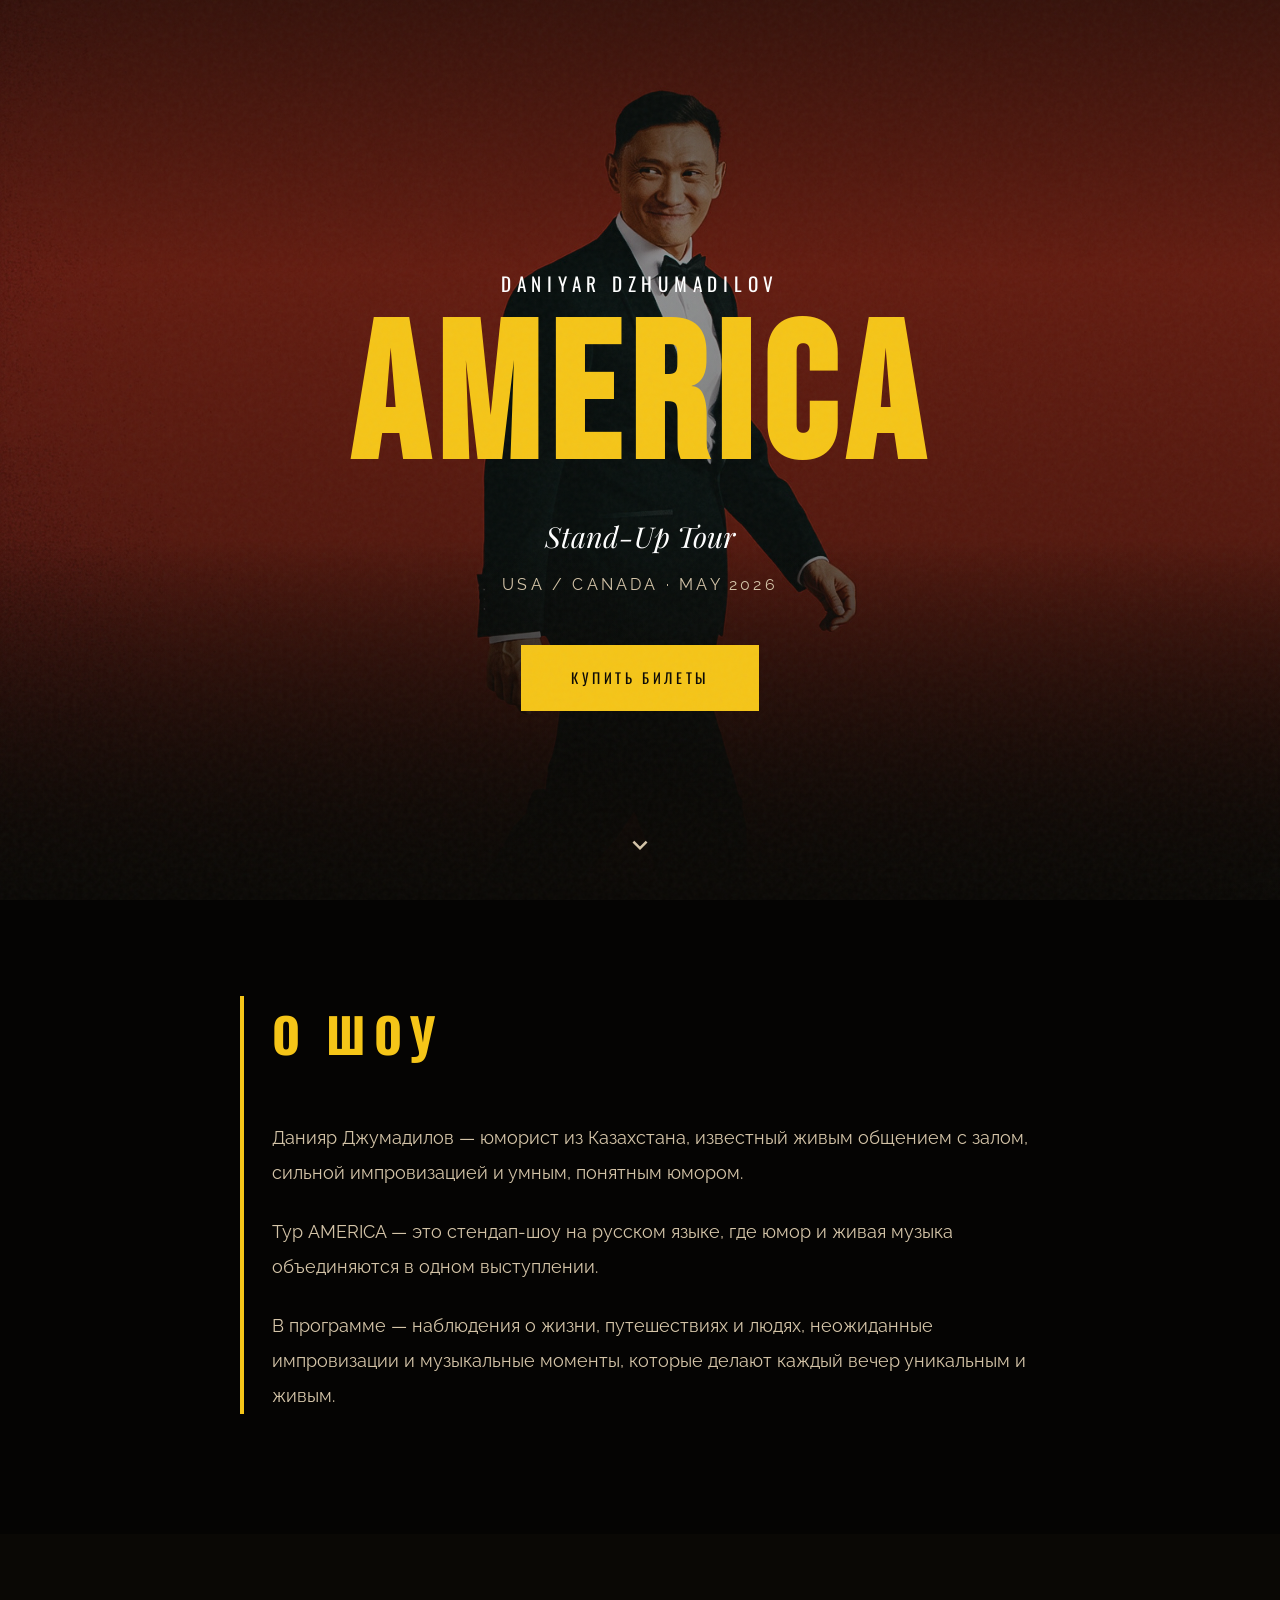
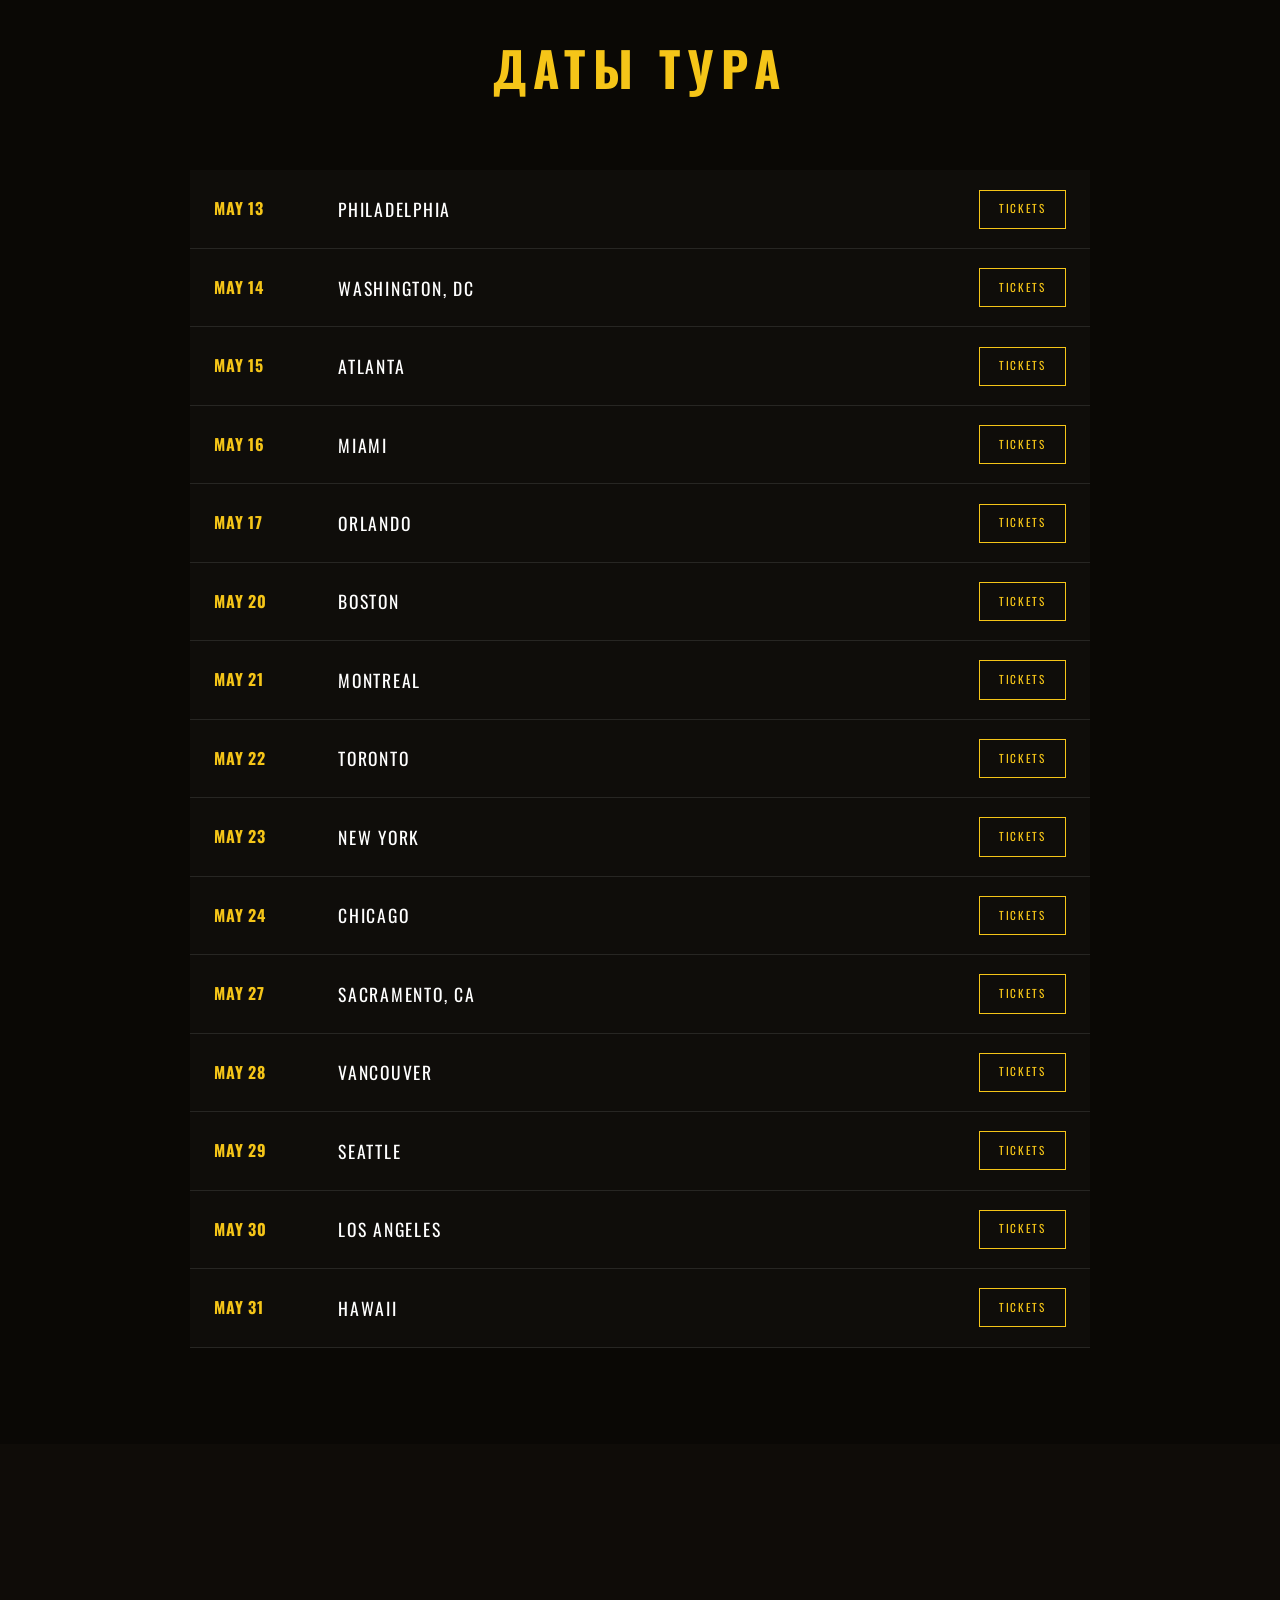
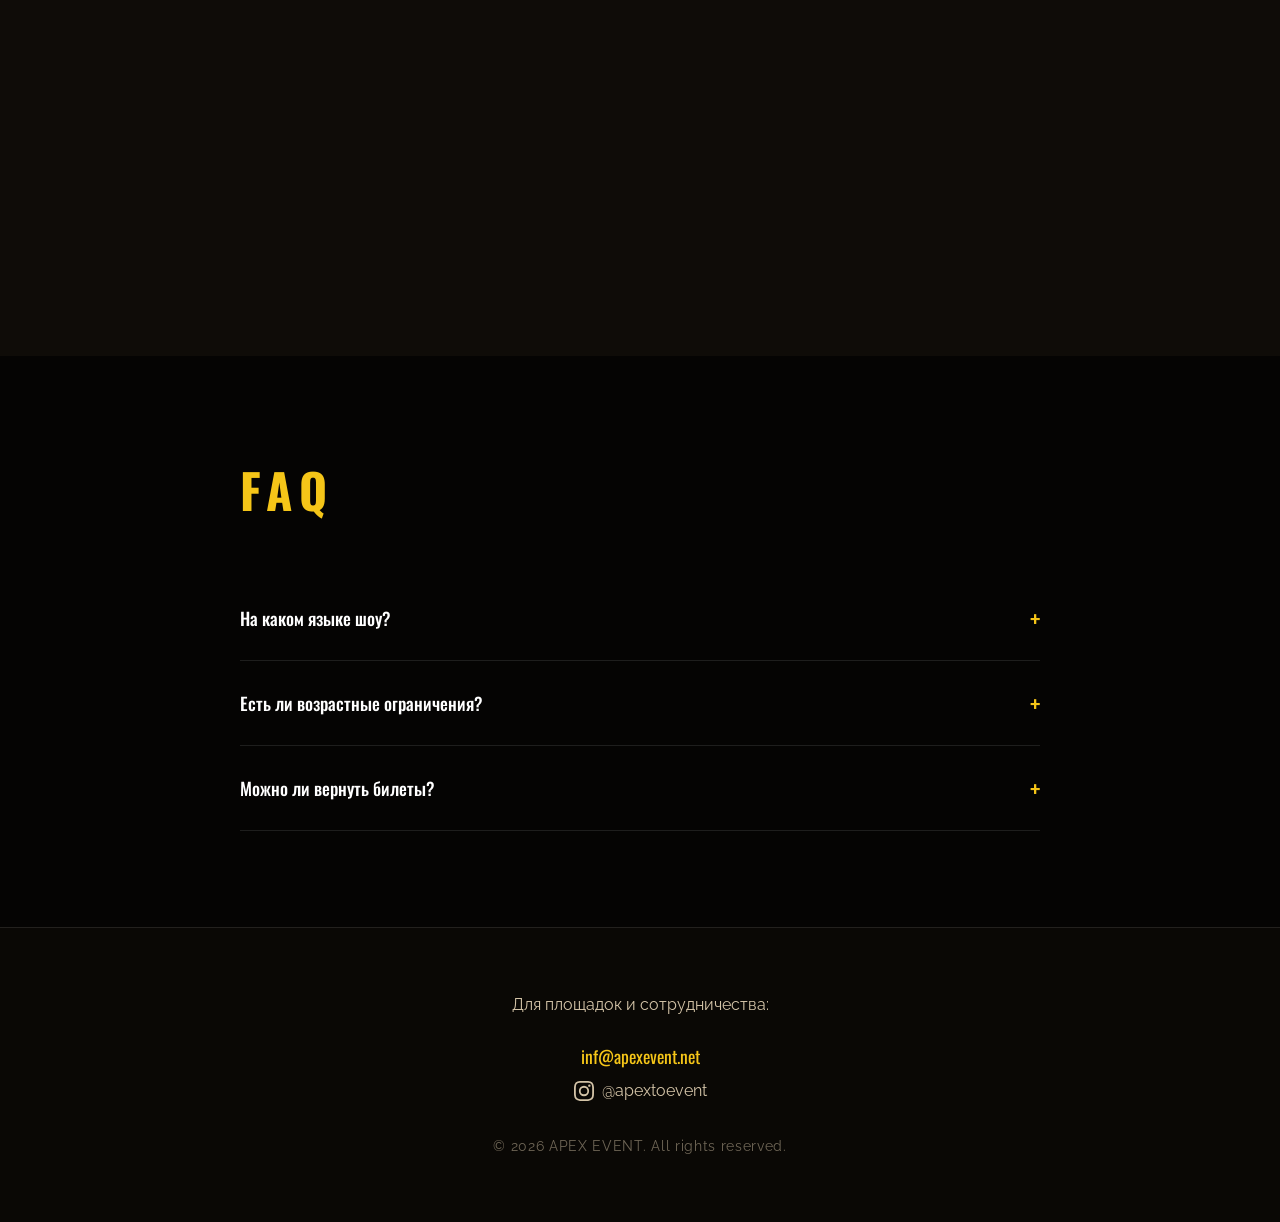
==== index.html @ 67b76b3d "files" ====
<!DOCTYPE html>
<html lang="ru">
<head>
    <meta charset="UTF-8">
    <meta name="viewport" content="width=device-width, initial-scale=1.0">
    <title>Daniyar Dzhumadilov — AMERICA Stand-Up Tour 2026 | USA & Canada</title>
    <meta name="description" content="Стендап-тур Данияра Джумадилова AMERICA по городам США и Канады. Май 2026. Шоу на русском языке. Купить билеты.">
    <meta property="og:title" content="Daniyar Dzhumadilov - AMERICA Tour 2026">
    <meta property="og:description" content="Stand-Up Tour · USA / Canada · May 2026">
    <meta property="og:type" content="website">
    <meta property="og:url" content="https://dzhumadilov.com">
    <link rel="icon" href="fav.png" type="image/png">
    <link rel="preconnect" href="https://fonts.googleapis.com">
    <link rel="preconnect" href="https://fonts.gstatic.com" crossorigin>
    <link href="https://fonts.googleapis.com/css2?family=Bebas+Neue&family=Oswald:wght@400;500;700&family=Playfair+Display:ital,wght@0,400;1,400&family=Raleway:wght@300;400;500;600&display=swap" rel="stylesheet">
    <link rel="stylesheet" type="text/css" href="style.css">
</head>
<body>
    <!-- Sticky Header -->
    <header class="header" id="header">
        <div class="header-left">
            <div class="header-logo">Daniyar Dzhumadilov <span>— AMERICA</span></div>
            <div class="lang-switcher">
                <button class="lang-btn active" data-lang="ru">RU</button>
                <span class="lang-divider">/</span>
                <button class="lang-btn" data-lang="en">EN</button>
            </div>
        </div>
        <a href="#tour-dates" class="header-btn" data-i18n="headerTickets">Билеты</a>
    </header>

    <!-- Hero Section -->
    <section class="hero" id="hero">
        <div class="hero-bg"></div>
        <div class="hero-overlay"></div>
        <div class="hero-content">
            <p class="hero-name">Daniyar Dzhumadilov</p>
            <h1 class="hero-title">AMERICA</h1>
            <p class="hero-subtitle">Stand-Up Tour</p>
            <p class="hero-info">USA / Canada · May 2026</p>
            <a href="#tour-dates" class="hero-btn" data-i18n="heroBtn">Купить билеты</a>
        </div>
        <div class="scroll-indicator">
            <svg viewBox="0 0 24 24" xmlns="http://www.w3.org/2000/svg">
                <path d="M7.41 8.59L12 13.17l4.59-4.58L18 10l-6 6-6-6 1.41-1.41z"/>
            </svg>
        </div>
    </section>

    <!-- About Section -->
    <section class="about" id="about">
        <div class="about-container">
            <div class="about-decoration"></div>
            <h2 class="section-title" data-i18n="aboutTitle">О ШОУ</h2>
            <div class="about-text">
                <p data-i18n="aboutText1">Данияр Джумадилов — юморист из Казахстана, известный живым общением с залом, сильной импровизацией и умным, понятным юмором.</p>
                <p data-i18n="aboutText2">Тур AMERICA — это стендап-шоу на русском языке, где юмор и живая музыка объединяются в одном выступлении.</p>
                <p data-i18n="aboutText3">В программе — наблюдения о жизни, путешествиях и людях, неожиданные импровизации и музыкальные моменты, которые делают каждый вечер уникальным и живым.</p>
            </div>
        </div>
    </section>

    <!-- Tour Dates Section -->
    <section class="tour-dates" id="tour-dates">
        <h2 class="section-title tour-dates-title" data-i18n="tourDatesTitle">ДАТЫ ТУРА</h2>
        <div class="dates-list">
            <div class="date-item">
                <span class="date-day">MAY 13</span>
                <span class="date-city">Philadelphia</span>
                <a href="https://eventcartel.com/ru/events/concert/daniyar-dzhumadilov-stand-up-2-philadelphia-PA-jcc-kleinlife-tickets-13720?template=event_published" class="date-btn" data-i18n="ticketsBtn" target="blank">Tickets</a>
            </div>
            <div class="date-item">
                <span class="date-day">MAY 14</span>
                <span class="date-city">Washington, DC</span>
                <a href="https://eventcartel.com/events/concert/daniyar-dzhumadilov-stand-up-2-arlington-WA-arlington-cinema-drafthouse-tickets-13714?promo=6bed5f4767cb6b56b32fb8bf01907b01" class="date-btn" data-i18n="ticketsBtn" target="blank">Tickets</a>
            </div>
            <div class="date-item">
                <span class="date-day">MAY 15</span>
                <span class="date-city">Atlanta</span>
                <a href="#" class="date-btn" data-i18n="ticketsBtn">Tickets</a>
            </div>
            <div class="date-item">
                <span class="date-day">MAY 16</span>
                <span class="date-city">Miami</span>
                <a href="https://eventcartel.com/events/concert/daniyar-dzhumadilov-stand-up-miami-FL-hollywood-performing-arts-center-tickets-13708?promo=7bdb42758cd91d6f6fe4f7f69ea3a075" target="blank" class="date-btn" data-i18n="ticketsBtn">Tickets</a>
            </div>
            <div class="date-item">
                <span class="date-day">MAY 17</span>
                <span class="date-city">Orlando</span>
                <a href="https://eventcartel.com/events/concert/daniyar-dzhumadilov-stand-up-orlando-FL-sak-comedy-lab-tickets-13709?promo=fe666b92c27953b9f8eb84f32b3b57ff" target="blank" class="date-btn" data-i18n="ticketsBtn">Tickets</a>
            </div>
            <div class="date-item">
                <span class="date-day">MAY 20</span>
                <span class="date-city">Boston</span>
                <a href="https://eventcartel.com/events/concert/daniyar-dzhumadilov-stand-up-2-cambridge-MA-fitzgerald-theatre-cambridge-tickets-13710?promo=43f239369c005dec7c9f16fc3471eac9" target="blank" class="date-btn" data-i18n="ticketsBtn">Tickets</a>
            </div>
            <div class="date-item">
                <span class="date-day">MAY 21</span>
                <span class="date-city">Montreal</span>
                <a href="#" class="date-btn" data-i18n="ticketsBtn">Tickets</a>
            </div>
            <div class="date-item">
                <span class="date-day">MAY 22</span>
                <span class="date-city">Toronto</span>
                <a href="https://eventcartel.com/events/concert/daniyar-dzhumadilov-2-toronto-ON-the-leah-posluns-theatre-tickets-13703?promo=ca057386f8cbb9feb11b1e338263a2ec" target="blank" class="date-btn" data-i18n="ticketsBtn">Tickets</a>
            </div>
            <div class="date-item">
                <span class="date-day">MAY 23</span>
                <span class="date-city">New York</span>
                <a href="https://eventcartel.com/events/concert/daniyar-dzhumadilov-stand-up-2-new-york-NY-sva-theatre-tickets-13711?promo=c927bf31f946ed42ba6af95ab2ffbcde" target="blank" class="date-btn" data-i18n="ticketsBtn">Tickets</a>
            </div>
            <div class="date-item">
                <span class="date-day">MAY 24</span>
                <span class="date-city">Chicago</span>
                <a href="https://tickets.thedentheatre.com/event/danyar-zhumadilov-america-tour-2026-russian-stan-7l6za0" target="blank" class="date-btn" data-i18n="ticketsBtn">Tickets</a>
            </div>
            <div class="date-item">
                <span class="date-day">MAY 27</span>
                <span class="date-city">Sacramento, CA</span>
                <a href="#" class="date-btn" data-i18n="ticketsBtn">Tickets</a>
            </div>
            <div class="date-item">
                <span class="date-day">MAY 28</span>
                <span class="date-city">Vancouver</span>
                <a href="https://eventcartel.com/events/concert/daniyar-dzhumadilov-2-vancouver-BC-burnaby-hall-tickets-13715?promo=61c4652d230990e5d108fb799a704e56" target="blank"  class="date-btn" data-i18n="ticketsBtn">Tickets</a>
            </div>
            <div class="date-item">
                <span class="date-day">MAY 29</span>
                <span class="date-city">Seattle</span>
                <a href="#" class="date-btn" data-i18n="ticketsBtn">Tickets</a>
            </div>
            <div class="date-item">
                <span class="date-day">MAY 30</span>
                <span class="date-city">Los Angeles</span>
                <a href="https://eventcartel.com/events/concert/daniyar-dzhumadilov-stand-up-2-los-angeles-CA-fine-arts-theatre-tickets-13712?promo=6d3b551a644659172d194f0bc2fb1b0f" class="date-btn" target="blank" data-i18n="ticketsBtn">Tickets</a>
            </div>
            <div class="date-item">
                <span class="date-day">MAY 31</span>
                <span class="date-city">Hawaii</span>
                <a href="https://eventcartel.com/events/concert/daniyar-dzhumadilov-stand-up-2-honolulu-HI-hawaiian-brians-social-club-tickets-13713?promo=35e7fab7007fbcb95bd0a8e04e775732" target="blank" class="date-btn" data-i18n="ticketsBtn">Tickets</a>
            </div>
        </div>
    </section>

    <!-- Video Section -->
    <section class="video-section" id="video">
        <div class="video-container">
            <iframe 
                src="https://www.youtube.com/embed/gCtSmUNPMY0" 
                title="Daniyar Dzhumadilov Stand-Up"
                allow="accelerometer; autoplay; clipboard-write; encrypted-media; gyroscope; picture-in-picture"
                allowfullscreen>
            </iframe>
        </div>
    </section>

    <!-- FAQ Section -->
    <section class="faq" id="faq">
        <div class="faq-container">
            <h2 class="section-title">FAQ</h2>
            <div class="faq-item">
                <button class="faq-question" data-i18n="faqQ1">На каком языке шоу?</button>
                <div class="faq-answer">
                    <p data-i18n="faqA1">Шоу проходит на русском языке.</p>
                </div>
            </div>
            <div class="faq-item">
                <button class="faq-question" data-i18n="faqQ2">Есть ли возрастные ограничения?</button>
                <div class="faq-answer">
                    <p data-i18n="faqA2">Да, 18+.</p>
                </div>
            </div>
            <div class="faq-item">
                <button class="faq-question" data-i18n="faqQ3">Можно ли вернуть билеты?</button>
                <div class="faq-answer">
                    <p data-i18n="faqA3">Билеты не подлежат возврату. Tickets are non-refundable. All sales are final.</p>
                </div>
            </div>
        </div>
    </section>

    <!-- Footer -->
    <footer class="footer" id="contact">
        <p class="footer-text" data-i18n="footerText">Для площадок и сотрудничества:</p>
        <a href="mailto:inf@apexevent.net" class="footer-email">inf@apexevent.net</a>
        <a href="https://instagram.com/apextoevent" target="_blank" class="footer-instagram">
            <svg viewBox="0 0 24 24" xmlns="http://www.w3.org/2000/svg">
                <path d="M12 2.163c3.204 0 3.584.012 4.85.07 3.252.148 4.771 1.691 4.919 4.919.058 1.265.069 1.645.069 4.849 0 3.205-.012 3.584-.069 4.849-.149 3.225-1.664 4.771-4.919 4.919-1.266.058-1.644.07-4.85.07-3.204 0-3.584-.012-4.849-.07-3.26-.149-4.771-1.699-4.919-4.92-.058-1.265-.07-1.644-.07-4.849 0-3.204.013-3.583.07-4.849.149-3.227 1.664-4.771 4.919-4.919 1.266-.057 1.645-.069 4.849-.069zM12 0C8.741 0 8.333.014 7.053.072 2.695.272.273 2.69.073 7.052.014 8.333 0 8.741 0 12c0 3.259.014 3.668.072 4.948.2 4.358 2.618 6.78 6.98 6.98C8.333 23.986 8.741 24 12 24c3.259 0 3.668-.014 4.948-.072 4.354-.2 6.782-2.618 6.979-6.98.059-1.28.073-1.689.073-4.948 0-3.259-.014-3.667-.072-4.947-.196-4.354-2.617-6.78-6.979-6.98C15.668.014 15.259 0 12 0zm0 5.838a6.162 6.162 0 100 12.324 6.162 6.162 0 000-12.324zM12 16a4 4 0 110-8 4 4 0 010 8zm6.406-11.845a1.44 1.44 0 100 2.881 1.44 1.44 0 000-2.881z"/>
            </svg>
            @apextoevent
        </a>
        <p class="footer-copyright">© 2026 APEX EVENT. All rights reserved.</p>
    </footer>

    <script type="text/javascript" src="script.js"></script>
</body>
</html>
---- style.css ----
:root {
            --yellow: #F5C518;
            --dark-bg: #0a0805;
            --darker-bg: #050403;
            --text-white: #ffffff;
            --text-sand: #d4c4a8;
            --border-subtle: rgba(255, 255, 255, 0.1);
        }

        * {
            margin: 0;
            padding: 0;
            box-sizing: border-box;
        }

        html {
            scroll-behavior: smooth;
        }

        body {
            font-family: 'Raleway', sans-serif;
            background-color: var(--dark-bg);
            color: var(--text-white);
            line-height: 1.6;
            overflow-x: hidden;
        }

        /* Grain texture overlay */
        body::before {
            content: '';
            position: fixed;
            top: 0;
            left: 0;
            width: 100%;
            height: 100%;
            pointer-events: none;
            z-index: 1000;
            opacity: 0.04;
            background-image: url("data:image/svg+xml,%3Csvg viewBox='0 0 200 200' xmlns='http://www.w3.org/2000/svg'%3E%3Cfilter id='noiseFilter'%3E%3CfeTurbulence type='fractalNoise' baseFrequency='0.9' numOctaves='4' stitchTiles='stitch'/%3E%3C/filter%3E%3Crect width='100%25' height='100%25' filter='url(%23noiseFilter)'/%3E%3C/svg%3E");
        }

        /* Sticky Header */
        .header {
            position: fixed;
            top: 0;
            left: 0;
            width: 100%;
            padding: 1rem 2rem;
            background: rgba(10, 8, 5, 0.95);
            backdrop-filter: blur(10px);
            z-index: 100;
            display: flex;
            justify-content: space-between;
            align-items: center;
            border-bottom: 1px solid var(--border-subtle);
            transform: translateY(-100%);
            transition: transform 0.3s ease;
        }

        .header.visible {
            transform: translateY(0);
        }

        .header-left {
            display: flex;
            align-items: center;
            gap: 1.5rem;
        }

        .header-logo {
            font-family: 'Oswald', sans-serif;
            font-size: 0.9rem;
            letter-spacing: 0.2em;
            text-transform: uppercase;
            color: var(--text-white);
        }

        .header-logo span {
            color: var(--yellow);
        }

        .lang-switcher {
            display: flex;
            align-items: center;
            gap: 0.3rem;
            font-family: 'Oswald', sans-serif;
            font-size: 0.75rem;
            letter-spacing: 0.1em;
        }

        .lang-btn {
            background: none;
            border: none;
            color: rgba(255, 255, 255, 0.5);
            cursor: pointer;
            padding: 0.2rem 0.4rem;
            transition: all 0.3s ease;
            font-family: 'Oswald', sans-serif;
            font-size: 0.75rem;
            letter-spacing: 0.1em;
        }

        .lang-btn:hover {
            color: var(--text-white);
        }

        .lang-btn.active {
            color: var(--yellow);
        }

        .lang-divider {
            color: rgba(255, 255, 255, 0.3);
        }

        .header-right {
            display: flex;
            align-items: center;
            gap: 1rem;
        }

        .header-btn {
            font-family: 'Oswald', sans-serif;
            font-size: 0.75rem;
            letter-spacing: 0.15em;
            text-transform: uppercase;
            padding: 0.5rem 1.2rem;
            background: var(--yellow);
            color: var(--dark-bg);
            text-decoration: none;
            border: none;
            cursor: pointer;
            transition: all 0.3s ease;
        }

        .header-btn:hover {
            background: var(--text-white);
        }

        /* Hero Section */
        .hero {
            min-height: 100vh;
            display: flex;
            flex-direction: column;
            justify-content: center;
            align-items: center;
            position: relative;
            overflow: hidden;
        }

        .hero-bg {
            position: absolute;
            top: 0;
            left: 0;
            width: 100%;
            height: 100%;
            background-image: url('hero-bg.jpg');
            background-size: cover;
            background-position: 0% 35%;
            background-repeat: no-repeat;
            opacity: 1;
            z-index: 0;
        }

        @media (max-width: 768px) {
            .hero-bg {
                opacity: 1;
                background-position: center 20%;
            }
        }

        .hero-overlay {
            position: absolute;
            top: 0;
            left: 0;
            width: 100%;
            height: 100%;
            background: linear-gradient(180deg, 
                rgba(10, 8, 5, 0.7) 0%, 
                rgba(10, 8, 5, 0.4) 30%, 
                rgba(10, 8, 5, 0.5) 60%, 
                rgba(10, 8, 5, 0.95) 100%);
            z-index: 1;
            pointer-events: none;
        }

        .hero::after {
            content: '';
            position: absolute;
            bottom: 0;
            left: 0;
            width: 100%;
            height: 40%;
            background: linear-gradient(to top, var(--dark-bg), transparent);
            pointer-events: none;
            z-index: 2;
        }

        .hero-content {
            text-align: center;
            z-index: 3;
            padding: 2rem;
            position: relative;
        }

        .hero-name {
            font-family: 'Oswald', sans-serif;
            font-size: clamp(0.9rem, 2vw, 1.2rem);
            letter-spacing: 0.3em;
            text-transform: uppercase;
            color: var(--text-white);
            margin-bottom: 1rem;
            margin-top: 5rem;
            opacity: 0;
            transform: translateY(30px);
            animation: fadeInUp 0.8s ease forwards;
        }

        .hero-title {
            font-family: 'Bebas Neue', sans-serif;
            font-size: clamp(4rem, 15vw, 14rem);
            line-height: 0.9;
            color: var(--yellow);
            letter-spacing: 0.05em;
            margin-bottom: 1.5rem;
            opacity: 0;
            transform: translateY(30px);
            animation: fadeInUp 0.8s ease 0.15s forwards;
        }

        .hero-subtitle {
            font-family: 'Playfair Display', serif;
            font-style: italic;
            font-size: clamp(1.2rem, 3vw, 1.8rem);
            color: var(--text-white);
            margin-bottom: 0.8rem;
            opacity: 0;
            transform: translateY(30px);
            animation: fadeInUp 0.8s ease 0.3s forwards;
        }

        .hero-info {
            font-family: 'Raleway', sans-serif;
            font-size: clamp(0.85rem, 2vw, 1rem);
            letter-spacing: 0.2em;
            text-transform: uppercase;
            color: var(--text-sand);
            margin-bottom: 3rem;
            opacity: 0;
            transform: translateY(30px);
            animation: fadeInUp 0.8s ease 0.45s forwards;
        }

        .hero-btn {
            display: inline-block;
            font-family: 'Oswald', sans-serif;
            font-size: 0.9rem;
            letter-spacing: 0.25em;
            text-transform: uppercase;
            padding: 1.2rem 3rem;
            background: var(--yellow);
            color: var(--dark-bg);
            text-decoration: none;
            border: 2px solid var(--yellow);
            cursor: pointer;
            transition: all 0.3s ease;
            opacity: 0;
            transform: translateY(30px);
            animation: fadeInUp 0.8s ease 0.6s forwards;
        }

        .hero-btn:hover {
            background: transparent;
            color: var(--yellow);
        }

        .scroll-indicator {
            position: absolute;
            bottom: 2rem;
            left: 50%;
            transform: translateX(-50%);
            z-index: 3;
            animation: bounce 2s infinite;
        }

        .scroll-indicator svg {
            width: 30px;
            height: 30px;
            fill: var(--text-sand);
        }

        @keyframes fadeInUp {
            to {
                opacity: 1;
                transform: translateY(0);
            }
        }

        @keyframes bounce {
            0%, 20%, 50%, 80%, 100% {
                transform: translateX(-50%) translateY(0);
            }
            40% {
                transform: translateX(-50%) translateY(-15px);
            }
            60% {
                transform: translateX(-50%) translateY(-8px);
            }
        }

        /* Section Common Styles */
        section {
            padding: 6rem 2rem;
            position: relative;
        }

        .section-title {
            font-family: 'Oswald', sans-serif;
            font-size: clamp(2rem, 5vw, 3rem);
            letter-spacing: 0.15em;
            text-transform: uppercase;
            color: var(--yellow);
            margin-bottom: 3rem;
        }

        /* About Section */
        .about {
            background: var(--darker-bg);
        }

        .about-container {
            max-width: 800px;
            margin: 0 auto;
            position: relative;
            padding-left: 2rem;
            opacity: 0;
            transform: translateY(40px);
            transition: all 0.8s ease;
        }

        .about-container.visible {
            opacity: 1;
            transform: translateY(0);
        }

        .about-decoration {
            position: absolute;
            left: 0;
            top: 0;
            width: 4px;
            height: 100%;
            background: var(--yellow);
        }

        .about-text {
            font-family: 'Raleway', sans-serif;
            font-size: clamp(1rem, 2vw, 1.15rem);
            line-height: 1.9;
            color: var(--text-sand);
        }

        .about-text p {
            margin-bottom: 1.5rem;
        }

        /* Tour Dates Section */
        .tour-dates {
            background: var(--dark-bg);
            padding: 6rem 1rem;
        }

        .tour-dates-title {
            text-align: center;
            margin-bottom: 4rem;
        }

        .dates-list {
            max-width: 900px;
            margin: 0 auto;
        }

        .date-item {
            display: grid;
            grid-template-columns: 100px 1fr auto;
            align-items: center;
            gap: 1.5rem;
            padding: 1.2rem 1.5rem;
            background: rgba(255, 255, 255, 0.02);
            border-bottom: 1px solid var(--border-subtle);
            transition: all 0.3s ease;
            opacity: 0;
            transform: translateX(-30px);
        }

        .date-item.visible {
            opacity: 1;
            transform: translateX(0);
        }

        .date-item:hover {
            background: rgba(245, 197, 24, 0.05);
            padding-left: 2rem;
        }

        .date-day {
            font-family: 'Oswald', sans-serif;
            font-size: 1rem;
            font-weight: 700;
            color: var(--yellow);
            letter-spacing: 0.05em;
        }

        .date-city {
            font-family: 'Oswald', sans-serif;
            font-size: 1.1rem;
            text-transform: uppercase;
            letter-spacing: 0.1em;
            color: var(--text-white);
        }

        .date-btn {
            font-family: 'Oswald', sans-serif;
            font-size: 0.7rem;
            letter-spacing: 0.15em;
            text-transform: uppercase;
            padding: 0.6rem 1.2rem;
            border: 1px solid var(--yellow);
            color: var(--yellow);
            text-decoration: none;
            background: transparent;
            cursor: pointer;
            transition: all 0.3s ease;
            white-space: nowrap;
        }

        .date-btn:hover {
            background: var(--yellow);
            color: var(--dark-bg);
        }

        /* Video Section */
        .video-section {
            background: #0f0c08;
            padding: 2rem 0rem;
        }

        .video-container {
            max-width: 900px;
            margin: 0 auto;
            position: relative;
            padding-bottom: 35%;  /*56.25%*/
            height: 0;
            overflow: hidden;
            opacity: 0;
            transform: translateY(40px);
            transition: all 0.8s ease;
        }

        .video-container.visible {
            opacity: 1;
            transform: translateY(0);
        }

        .video-container iframe {
            position: absolute;
            top: 0;
            left: 0;
            width: 100%;
            height: 100%;
            border: none;
        }

        /* FAQ Section */
        .faq {
            background: var(--darker-bg);
            padding: 6rem 2rem;
        }

        .faq-container {
            max-width: 800px;
            margin: 0 auto;
        }

        .faq-item {
            border-bottom: 1px solid var(--border-subtle);
            opacity: 0;
            transform: translateY(20px);
            transition: all 0.5s ease;
        }

        .faq-item.visible {
            opacity: 1;
            transform: translateY(0);
        }

        .faq-question {
            width: 100%;
            padding: 1.5rem 0;
            background: none;
            border: none;
            text-align: left;
            font-family: 'Oswald', sans-serif;
            font-size: 1.1rem;
            font-weight: 500;
            color: var(--text-white);
            cursor: pointer;
            display: flex;
            justify-content: space-between;
            align-items: center;
            transition: color 0.3s ease;
        }

        .faq-question:hover {
            color: var(--yellow);
        }

        .faq-question::after {
            content: '+';
            font-size: 1.5rem;
            color: var(--yellow);
            transition: transform 0.3s ease;
        }

        .faq-item.active .faq-question::after {
            transform: rotate(45deg);
        }

        .faq-answer {
            max-height: 0;
            overflow: hidden;
            transition: max-height 0.4s ease, padding 0.4s ease;
        }

        .faq-item.active .faq-answer {
            max-height: 200px;
            padding-bottom: 1.5rem;
        }

        .faq-answer p {
            font-family: 'Raleway', sans-serif;
            font-size: 1rem;
            color: var(--text-sand);
            line-height: 1.7;
        }

        /* Footer */
        .footer {
            background: var(--dark-bg);
            padding: 4rem 2rem;
            text-align: center;
            border-top: 1px solid var(--border-subtle);
        }

        .footer-text {
            font-family: 'Raleway', sans-serif;
            font-size: 1rem;
            color: var(--text-sand);
            margin-bottom: 1.5rem;
        }

        .footer-email {
            font-family: 'Oswald', sans-serif;
            font-size: 1.1rem;
            color: var(--yellow);
            text-decoration: none;
            display: block;
            margin-bottom: 0.5rem;
            transition: color 0.3s ease;
        }

        .footer-email:hover {
            color: var(--text-white);
        }

        .footer-instagram {
            font-family: 'Raleway', sans-serif;
            font-size: 1rem;
            color: var(--text-sand);
            text-decoration: none;
            display: inline-flex;
            align-items: center;
            gap: 0.5rem;
            margin-bottom: 2rem;
            transition: color 0.3s ease;
        }

        .footer-instagram:hover {
            color: var(--yellow);
        }

        .footer-instagram svg {
            width: 20px;
            height: 20px;
            fill: currentColor;
        }

        .footer-copyright {
            font-family: 'Raleway', sans-serif;
            font-size: 0.85rem;
            color: rgba(212, 196, 168, 0.5);
            letter-spacing: 0.05em;
        }

        /* Responsive */
        @media (max-width: 768px) {
            .header {
                padding: 0.8rem 1rem;
            }

            .header-left {
                gap: 0.8rem;
            }

            .header-logo {
                font-size: 0.7rem;
            }

            .lang-btn {
                font-size: 0.65rem;
            }

            .header-btn {
                font-size: 0.65rem;
                padding: 0.4rem 0.8rem;
            }

            section {
                padding: 4rem 1.5rem;
            }

            .about-container {
                padding-left: 1.5rem;
            }

            .date-item {
                grid-template-columns: 70px 1fr auto;
                gap: 0.8rem;
                padding: 1rem;
            }

            .date-day {
                font-size: 0.85rem;
            }

            .date-city {
                font-size: 0.9rem;
            }

            .date-btn {
                font-size: 0.6rem;
                padding: 0.5rem 0.8rem;
            }
        }

        @media (max-width: 480px) {
            .header-left {
                flex-direction: column;
                align-items: flex-start;
                gap: 0.3rem;
            }

            .date-item {
                grid-template-columns: 1fr;
                gap: 0.5rem;
                text-align: center;
            }

            .date-btn {
                width: 100%;
                margin-top: 0.5rem;
            }

            .video-container {
                    max-width: 900px;
                    margin: 0 auto;
                    position: relative;
                    padding-bottom: 56%;  /*56.25%*/
                    height: 0;
                    overflow: hidden;
                    opacity: 0;
                    transform: translateY(40px);
                    transition: all 0.8s ease;
                }
        }
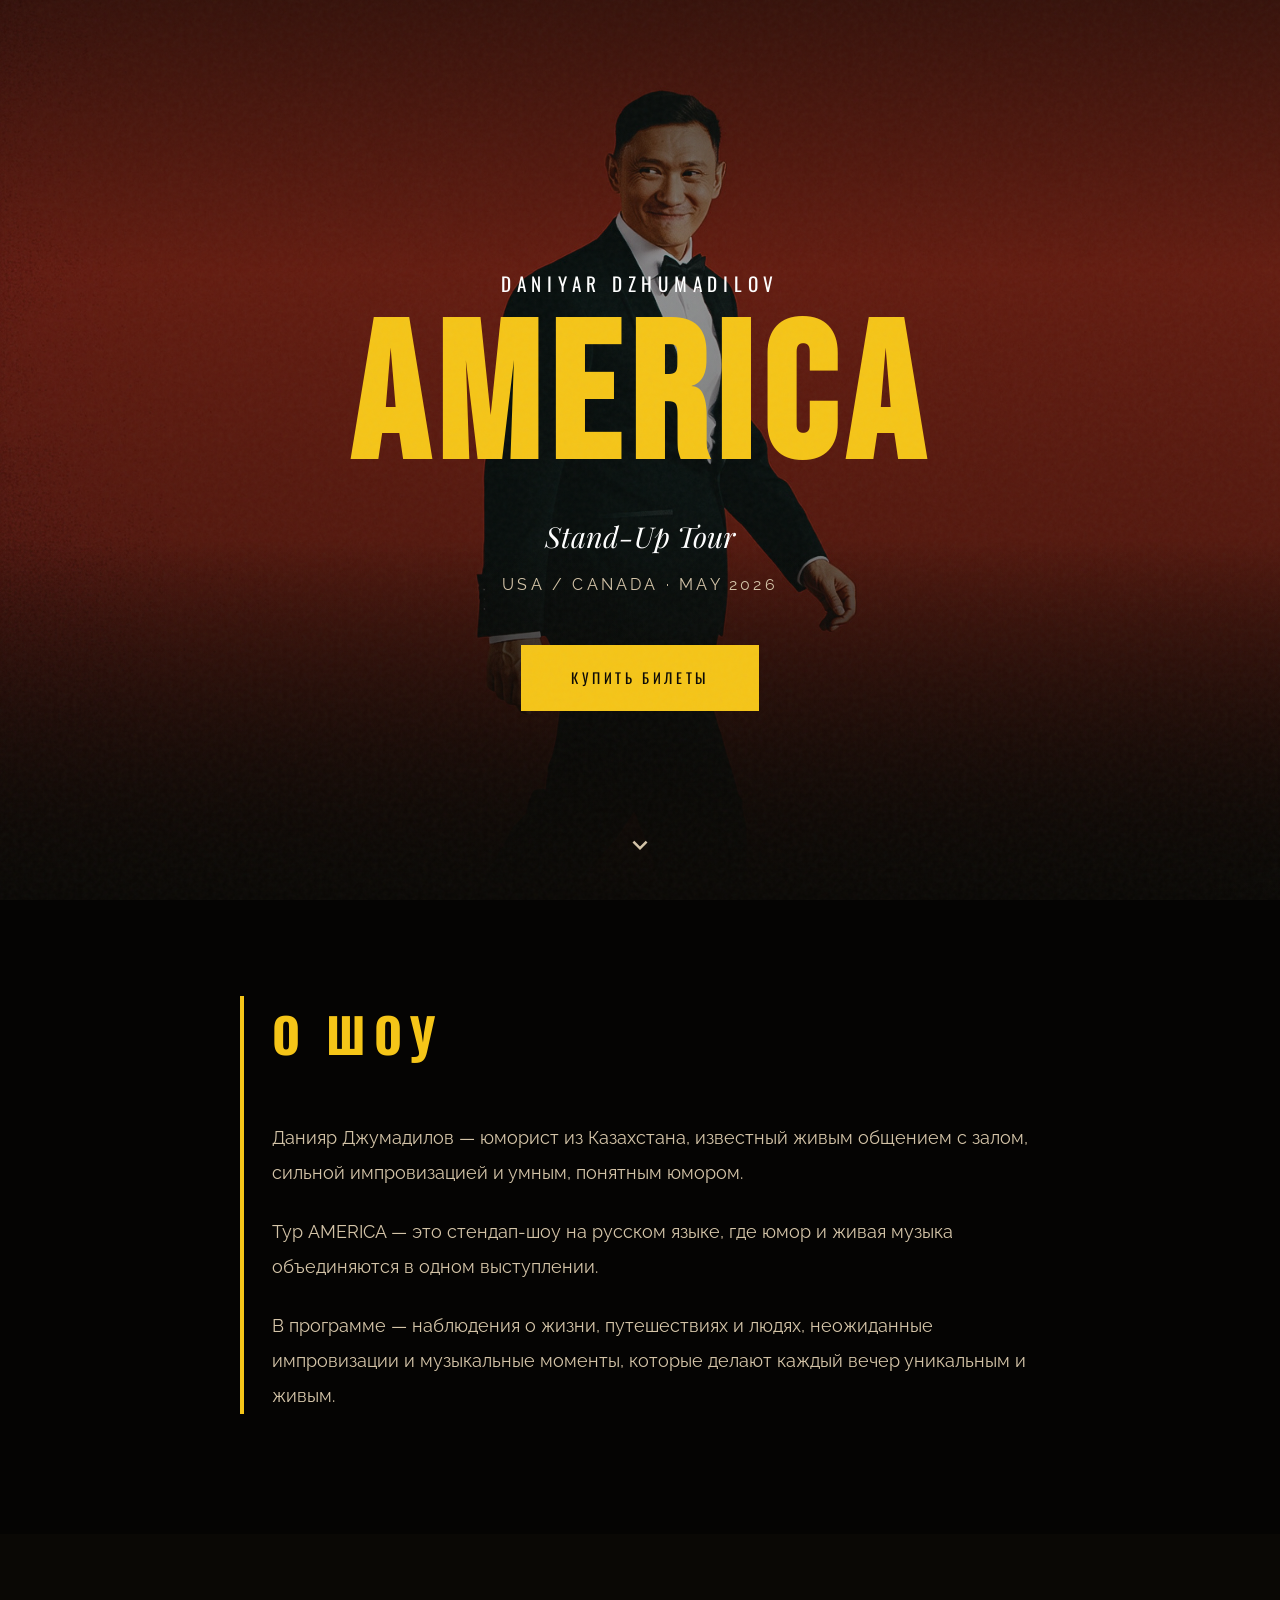
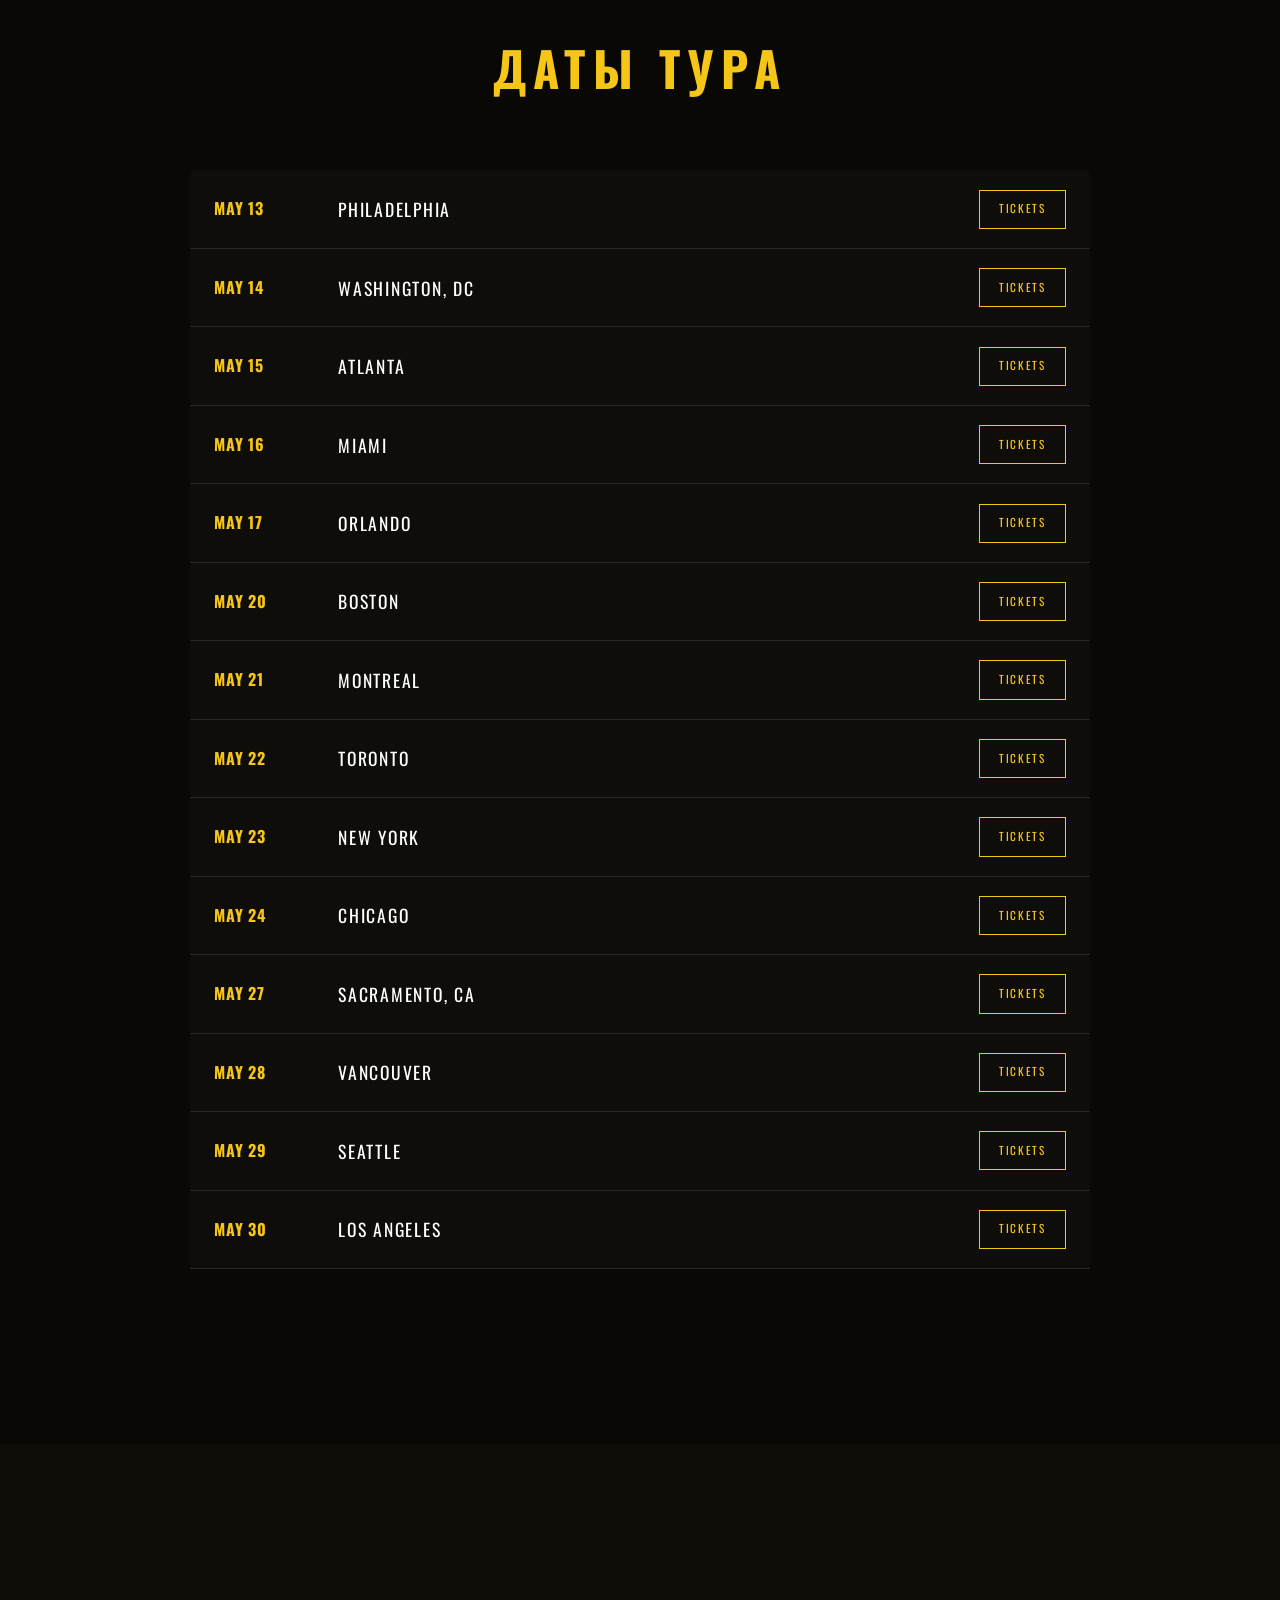
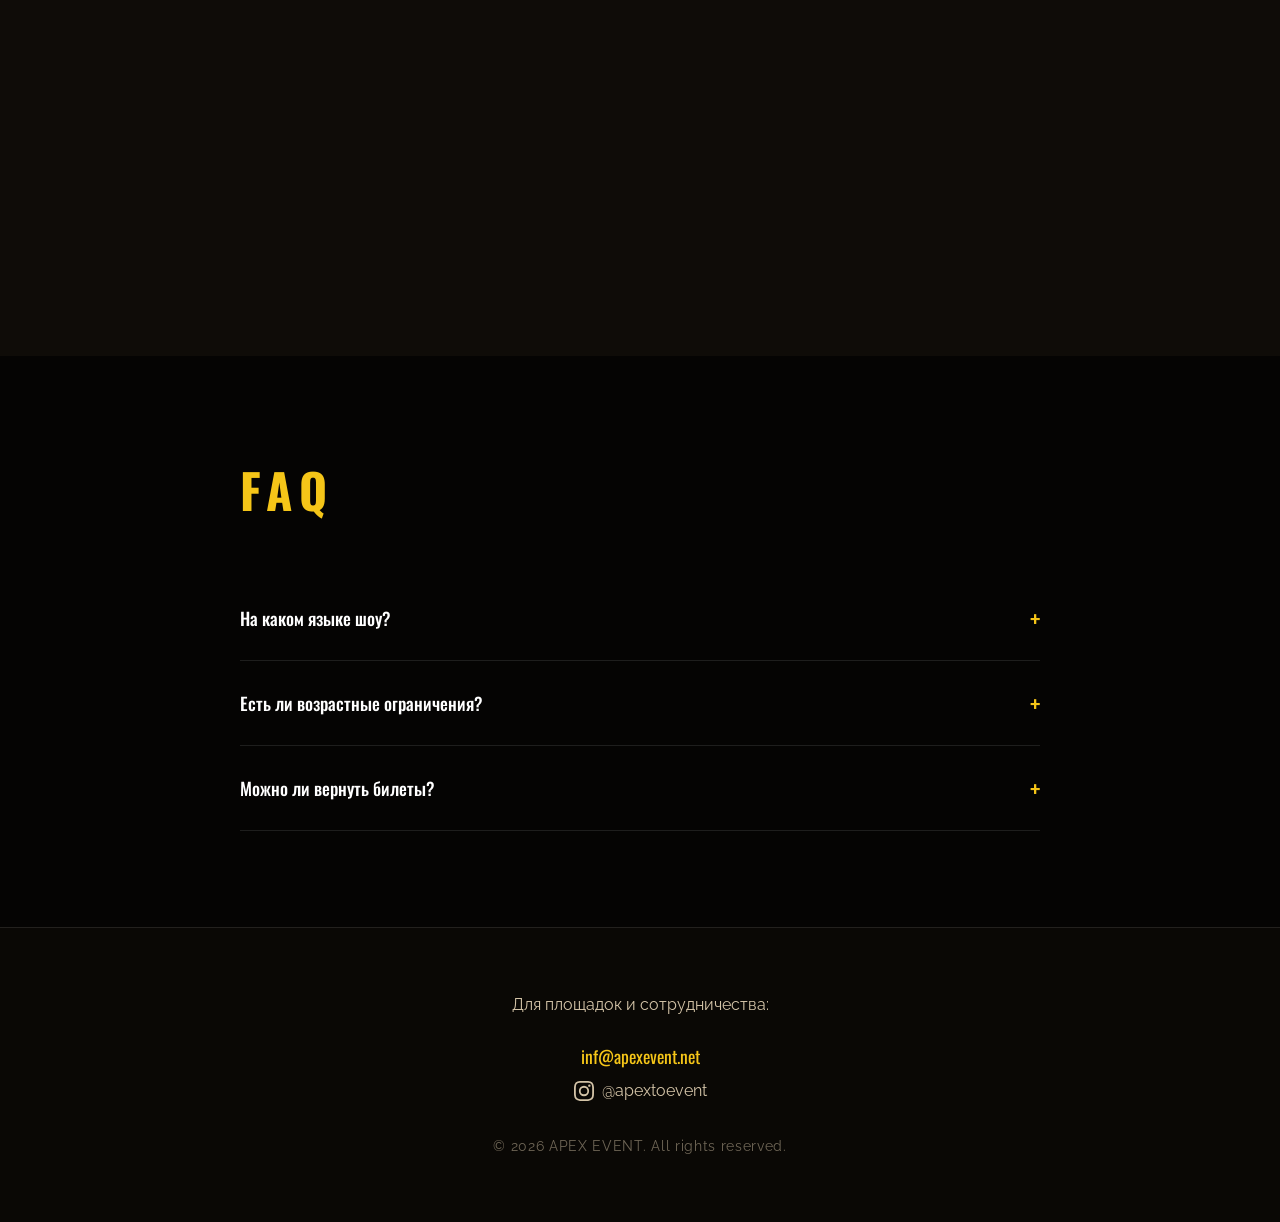
==== commit 5d0caa6e: "noopener" ====
--- a/index.html
+++ b/index.html
@@ -67,77 +67,77 @@
             <div class="date-item">
                 <span class="date-day">MAY 13</span>
                 <span class="date-city">Philadelphia</span>
-                <a href="https://eventcartel.com/ru/events/concert/daniyar-dzhumadilov-stand-up-2-philadelphia-PA-jcc-kleinlife-tickets-13720?template=event_published" class="date-btn" data-i18n="ticketsBtn" target="blank">Tickets</a>
+                <a href="https://eventcartel.com/ru/events/concert/daniyar-dzhumadilov-stand-up-2-philadelphia-PA-jcc-kleinlife-tickets-13720?template=event_published" class="date-btn" data-i18n="ticketsBtn" target="_blank" rel="noopener">Tickets</a>
             </div>
             <div class="date-item">
                 <span class="date-day">MAY 14</span>
                 <span class="date-city">Washington, DC</span>
-                <a href="https://eventcartel.com/events/concert/daniyar-dzhumadilov-stand-up-2-arlington-WA-arlington-cinema-drafthouse-tickets-13714?promo=6bed5f4767cb6b56b32fb8bf01907b01" class="date-btn" data-i18n="ticketsBtn" target="blank">Tickets</a>
+                <a href="https://eventcartel.com/events/concert/daniyar-dzhumadilov-stand-up-2-arlington-WA-arlington-cinema-drafthouse-tickets-13714?promo=6bed5f4767cb6b56b32fb8bf01907b01" class="date-btn" data-i18n="ticketsBtn" target="blank" rel="noopener">Tickets</a>
             </div>
             <div class="date-item">
                 <span class="date-day">MAY 15</span>
                 <span class="date-city">Atlanta</span>
-                <a href="#" class="date-btn" data-i18n="ticketsBtn">Tickets</a>
+                <a href="https://eventcartel.com/events/concert/daniyar-zhumadilov-atlanta-GA-marcus-jcc-tickets-13707?template=event_published" class="date-btn" data-i18n="ticketsBtn" target="blank" rel="noopener">Tickets</a>
             </div>
             <div class="date-item">
                 <span class="date-day">MAY 16</span>
                 <span class="date-city">Miami</span>
-                <a href="https://eventcartel.com/events/concert/daniyar-dzhumadilov-stand-up-miami-FL-hollywood-performing-arts-center-tickets-13708?promo=7bdb42758cd91d6f6fe4f7f69ea3a075" target="blank" class="date-btn" data-i18n="ticketsBtn">Tickets</a>
+                <a href="https://eventcartel.com/events/concert/daniyar-dzhumadilov-stand-up-miami-FL-hollywood-performing-arts-center-tickets-13708?promo=7bdb42758cd91d6f6fe4f7f69ea3a075" target="blank" class="date-btn" data-i18n="ticketsBtn" rel="noopener">Tickets</a>
             </div>
             <div class="date-item">
                 <span class="date-day">MAY 17</span>
                 <span class="date-city">Orlando</span>
-                <a href="https://eventcartel.com/events/concert/daniyar-dzhumadilov-stand-up-orlando-FL-sak-comedy-lab-tickets-13709?promo=fe666b92c27953b9f8eb84f32b3b57ff" target="blank" class="date-btn" data-i18n="ticketsBtn">Tickets</a>
+                <a href="https://eventcartel.com/events/concert/daniyar-dzhumadilov-stand-up-orlando-FL-sak-comedy-lab-tickets-13709?promo=fe666b92c27953b9f8eb84f32b3b57ff" target="blank" class="date-btn" data-i18n="ticketsBtn" rel="noopener">Tickets</a>
             </div>
             <div class="date-item">
                 <span class="date-day">MAY 20</span>
                 <span class="date-city">Boston</span>
-                <a href="https://eventcartel.com/events/concert/daniyar-dzhumadilov-stand-up-2-cambridge-MA-fitzgerald-theatre-cambridge-tickets-13710?promo=43f239369c005dec7c9f16fc3471eac9" target="blank" class="date-btn" data-i18n="ticketsBtn">Tickets</a>
+                <a href="https://eventcartel.com/events/concert/daniyar-dzhumadilov-stand-up-2-cambridge-MA-fitzgerald-theatre-cambridge-tickets-13710?promo=43f239369c005dec7c9f16fc3471eac9" target="blank" class="date-btn" data-i18n="ticketsBtn" rel="noopener">Tickets</a>
             </div>
             <div class="date-item">
                 <span class="date-day">MAY 21</span>
                 <span class="date-city">Montreal</span>
-                <a href="#" class="date-btn" data-i18n="ticketsBtn">Tickets</a>
+                <a href="#" class="date-btn" data-i18n="ticketsBtn" rel="noopener">Tickets</a>
             </div>
             <div class="date-item">
                 <span class="date-day">MAY 22</span>
                 <span class="date-city">Toronto</span>
-                <a href="https://eventcartel.com/events/concert/daniyar-dzhumadilov-2-toronto-ON-the-leah-posluns-theatre-tickets-13703?promo=ca057386f8cbb9feb11b1e338263a2ec" target="blank" class="date-btn" data-i18n="ticketsBtn">Tickets</a>
+                <a href="https://eventcartel.com/events/concert/daniyar-dzhumadilov-2-toronto-ON-the-leah-posluns-theatre-tickets-13703?promo=ca057386f8cbb9feb11b1e338263a2ec" target="blank" class="date-btn" data-i18n="ticketsBtn" rel="noopener">Tickets</a>
             </div>
             <div class="date-item">
                 <span class="date-day">MAY 23</span>
                 <span class="date-city">New York</span>
-                <a href="https://eventcartel.com/events/concert/daniyar-dzhumadilov-stand-up-2-new-york-NY-sva-theatre-tickets-13711?promo=c927bf31f946ed42ba6af95ab2ffbcde" target="blank" class="date-btn" data-i18n="ticketsBtn">Tickets</a>
+                <a href="https://eventcartel.com/events/concert/daniyar-dzhumadilov-stand-up-2-new-york-NY-sva-theatre-tickets-13711?promo=c927bf31f946ed42ba6af95ab2ffbcde" target="blank" class="date-btn" data-i18n="ticketsBtn" rel="noopener">Tickets</a>
             </div>
             <div class="date-item">
                 <span class="date-day">MAY 24</span>
                 <span class="date-city">Chicago</span>
-                <a href="https://tickets.thedentheatre.com/event/danyar-zhumadilov-america-tour-2026-russian-stan-7l6za0" target="blank" class="date-btn" data-i18n="ticketsBtn">Tickets</a>
+                <a href="https://tickets.thedentheatre.com/event/danyar-zhumadilov-america-tour-2026-russian-stan-7l6za0" target="blank" class="date-btn" data-i18n="ticketsBtn" rel="noopener">Tickets</a>
             </div>
             <div class="date-item">
                 <span class="date-day">MAY 27</span>
                 <span class="date-city">Sacramento, CA</span>
-                <a href="#" class="date-btn" data-i18n="ticketsBtn">Tickets</a>
+                <a href="https://eventcartel.com/events/concert/daniyar-zhumadilov-mcclellan-park-CA-sacramento-theater-pavilion-tickets-13716" target="blank" class="date-btn" data-i18n="ticketsBtn" rel="noopener">Tickets</a>
             </div>
             <div class="date-item">
                 <span class="date-day">MAY 28</span>
                 <span class="date-city">Vancouver</span>
-                <a href="https://eventcartel.com/events/concert/daniyar-dzhumadilov-2-vancouver-BC-burnaby-hall-tickets-13715?promo=61c4652d230990e5d108fb799a704e56" target="blank"  class="date-btn" data-i18n="ticketsBtn">Tickets</a>
+                <a href="https://eventcartel.com/events/concert/daniyar-dzhumadilov-2-vancouver-BC-burnaby-hall-tickets-13715?promo=61c4652d230990e5d108fb799a704e56" target="blank"  class="date-btn" data-i18n="ticketsBtn" rel="noopener">Tickets</a>
             </div>
             <div class="date-item">
                 <span class="date-day">MAY 29</span>
                 <span class="date-city">Seattle</span>
-                <a href="#" class="date-btn" data-i18n="ticketsBtn">Tickets</a>
+                <a href="https://eventcartel.com/events/concert/daniyar-zhumadilov-2-seattle-WA-carco-theatre-tickets-13718" target="blank" class="date-btn" data-i18n="ticketsBtn" rel="noopener">Tickets</a>
             </div>
             <div class="date-item">
                 <span class="date-day">MAY 30</span>
                 <span class="date-city">Los Angeles</span>
-                <a href="https://eventcartel.com/events/concert/daniyar-dzhumadilov-stand-up-2-los-angeles-CA-fine-arts-theatre-tickets-13712?promo=6d3b551a644659172d194f0bc2fb1b0f" class="date-btn" target="blank" data-i18n="ticketsBtn">Tickets</a>
+                <a href="https://eventcartel.com/events/concert/daniyar-dzhumadilov-stand-up-2-los-angeles-CA-fine-arts-theatre-tickets-13712?promo=6d3b551a644659172d194f0bc2fb1b0f" class="date-btn" target="blank" data-i18n="ticketsBtn" rel="noopener">Tickets</a>
             </div>
             <div class="date-item">
                 <span class="date-day">MAY 31</span>
                 <span class="date-city">Hawaii</span>
-                <a href="https://eventcartel.com/events/concert/daniyar-dzhumadilov-stand-up-2-honolulu-HI-hawaiian-brians-social-club-tickets-13713?promo=35e7fab7007fbcb95bd0a8e04e775732" target="blank" class="date-btn" data-i18n="ticketsBtn">Tickets</a>
+                <a href="https://eventcartel.com/events/concert/daniyar-dzhumadilov-stand-up-2-honolulu-HI-hawaiian-brians-social-club-tickets-13713?promo=35e7fab7007fbcb95bd0a8e04e775732" target="blank" class="date-btn" data-i18n="ticketsBtn" rel="noopener">Tickets</a>
             </div>
         </div>
     </section>
--- a/style.css
+++ b/style.css
@@ -1,684 +1,683 @@
-
-        :root {
-            --yellow: #F5C518;
-            --dark-bg: #0a0805;
-            --darker-bg: #050403;
-            --text-white: #ffffff;
-            --text-sand: #d4c4a8;
-            --border-subtle: rgba(255, 255, 255, 0.1);
-        }
-
-        * {
-            margin: 0;
-            padding: 0;
-            box-sizing: border-box;
-        }
-
-        html {
-            scroll-behavior: smooth;
-        }
-
-        body {
-            font-family: 'Raleway', sans-serif;
-            background-color: var(--dark-bg);
-            color: var(--text-white);
-            line-height: 1.6;
-            overflow-x: hidden;
-        }
-
-        /* Grain texture overlay */
-        body::before {
-            content: '';
-            position: fixed;
-            top: 0;
-            left: 0;
-            width: 100%;
-            height: 100%;
-            pointer-events: none;
-            z-index: 1000;
-            opacity: 0.04;
-            background-image: url("data:image/svg+xml,%3Csvg viewBox='0 0 200 200' xmlns='http://www.w3.org/2000/svg'%3E%3Cfilter id='noiseFilter'%3E%3CfeTurbulence type='fractalNoise' baseFrequency='0.9' numOctaves='4' stitchTiles='stitch'/%3E%3C/filter%3E%3Crect width='100%25' height='100%25' filter='url(%23noiseFilter)'/%3E%3C/svg%3E");
-        }
-
-        /* Sticky Header */
-        .header {
-            position: fixed;
-            top: 0;
-            left: 0;
-            width: 100%;
-            padding: 1rem 2rem;
-            background: rgba(10, 8, 5, 0.95);
-            backdrop-filter: blur(10px);
-            z-index: 100;
-            display: flex;
-            justify-content: space-between;
-            align-items: center;
-            border-bottom: 1px solid var(--border-subtle);
-            transform: translateY(-100%);
-            transition: transform 0.3s ease;
-        }
-
-        .header.visible {
-            transform: translateY(0);
-        }
-
-        .header-left {
-            display: flex;
-            align-items: center;
-            gap: 1.5rem;
-        }
-
-        .header-logo {
-            font-family: 'Oswald', sans-serif;
-            font-size: 0.9rem;
-            letter-spacing: 0.2em;
-            text-transform: uppercase;
-            color: var(--text-white);
-        }
-
-        .header-logo span {
-            color: var(--yellow);
-        }
-
-        .lang-switcher {
-            display: flex;
-            align-items: center;
-            gap: 0.3rem;
-            font-family: 'Oswald', sans-serif;
-            font-size: 0.75rem;
-            letter-spacing: 0.1em;
-        }
-
-        .lang-btn {
-            background: none;
-            border: none;
-            color: rgba(255, 255, 255, 0.5);
-            cursor: pointer;
-            padding: 0.2rem 0.4rem;
-            transition: all 0.3s ease;
-            font-family: 'Oswald', sans-serif;
-            font-size: 0.75rem;
-            letter-spacing: 0.1em;
-        }
-
-        .lang-btn:hover {
-            color: var(--text-white);
-        }
-
-        .lang-btn.active {
-            color: var(--yellow);
-        }
-
-        .lang-divider {
-            color: rgba(255, 255, 255, 0.3);
-        }
-
-        .header-right {
-            display: flex;
-            align-items: center;
-            gap: 1rem;
-        }
-
-        .header-btn {
-            font-family: 'Oswald', sans-serif;
-            font-size: 0.75rem;
-            letter-spacing: 0.15em;
-            text-transform: uppercase;
-            padding: 0.5rem 1.2rem;
-            background: var(--yellow);
-            color: var(--dark-bg);
-            text-decoration: none;
-            border: none;
-            cursor: pointer;
-            transition: all 0.3s ease;
-        }
-
-        .header-btn:hover {
-            background: var(--text-white);
-        }
-
-        /* Hero Section */
-        .hero {
-            min-height: 100vh;
-            display: flex;
-            flex-direction: column;
-            justify-content: center;
-            align-items: center;
-            position: relative;
-            overflow: hidden;
-        }
-
-        .hero-bg {
-            position: absolute;
-            top: 0;
-            left: 0;
-            width: 100%;
-            height: 100%;
-            background-image: url('hero-bg.jpg');
-            background-size: cover;
-            background-position: 0% 35%;
-            background-repeat: no-repeat;
-            opacity: 1;
-            z-index: 0;
-        }
-
-        @media (max-width: 768px) {
-            .hero-bg {
-                opacity: 1;
-                background-position: center 20%;
-            }
-        }
-
-        .hero-overlay {
-            position: absolute;
-            top: 0;
-            left: 0;
-            width: 100%;
-            height: 100%;
-            background: linear-gradient(180deg, 
-                rgba(10, 8, 5, 0.7) 0%, 
-                rgba(10, 8, 5, 0.4) 30%, 
-                rgba(10, 8, 5, 0.5) 60%, 
-                rgba(10, 8, 5, 0.95) 100%);
-            z-index: 1;
-            pointer-events: none;
-        }
-
-        .hero::after {
-            content: '';
-            position: absolute;
-            bottom: 0;
-            left: 0;
-            width: 100%;
-            height: 40%;
-            background: linear-gradient(to top, var(--dark-bg), transparent);
-            pointer-events: none;
-            z-index: 2;
-        }
-
-        .hero-content {
-            text-align: center;
-            z-index: 3;
-            padding: 2rem;
-            position: relative;
-        }
-
-        .hero-name {
-            font-family: 'Oswald', sans-serif;
-            font-size: clamp(0.9rem, 2vw, 1.2rem);
-            letter-spacing: 0.3em;
-            text-transform: uppercase;
-            color: var(--text-white);
-            margin-bottom: 1rem;
-            margin-top: 5rem;
-            opacity: 0;
-            transform: translateY(30px);
-            animation: fadeInUp 0.8s ease forwards;
-        }
-
-        .hero-title {
-            font-family: 'Bebas Neue', sans-serif;
-            font-size: clamp(4rem, 15vw, 14rem);
-            line-height: 0.9;
-            color: var(--yellow);
-            letter-spacing: 0.05em;
-            margin-bottom: 1.5rem;
-            opacity: 0;
-            transform: translateY(30px);
-            animation: fadeInUp 0.8s ease 0.15s forwards;
-        }
-
-        .hero-subtitle {
-            font-family: 'Playfair Display', serif;
-            font-style: italic;
-            font-size: clamp(1.2rem, 3vw, 1.8rem);
-            color: var(--text-white);
-            margin-bottom: 0.8rem;
-            opacity: 0;
-            transform: translateY(30px);
-            animation: fadeInUp 0.8s ease 0.3s forwards;
-        }
-
-        .hero-info {
-            font-family: 'Raleway', sans-serif;
-            font-size: clamp(0.85rem, 2vw, 1rem);
-            letter-spacing: 0.2em;
-            text-transform: uppercase;
-            color: var(--text-sand);
-            margin-bottom: 3rem;
-            opacity: 0;
-            transform: translateY(30px);
-            animation: fadeInUp 0.8s ease 0.45s forwards;
-        }
-
-        .hero-btn {
-            display: inline-block;
-            font-family: 'Oswald', sans-serif;
-            font-size: 0.9rem;
-            letter-spacing: 0.25em;
-            text-transform: uppercase;
-            padding: 1.2rem 3rem;
-            background: var(--yellow);
-            color: var(--dark-bg);
-            text-decoration: none;
-            border: 2px solid var(--yellow);
-            cursor: pointer;
-            transition: all 0.3s ease;
-            opacity: 0;
-            transform: translateY(30px);
-            animation: fadeInUp 0.8s ease 0.6s forwards;
-        }
-
-        .hero-btn:hover {
-            background: transparent;
-            color: var(--yellow);
-        }
-
-        .scroll-indicator {
-            position: absolute;
-            bottom: 2rem;
-            left: 50%;
-            transform: translateX(-50%);
-            z-index: 3;
-            animation: bounce 2s infinite;
-        }
-
-        .scroll-indicator svg {
-            width: 30px;
-            height: 30px;
-            fill: var(--text-sand);
-        }
-
-        @keyframes fadeInUp {
-            to {
-                opacity: 1;
-                transform: translateY(0);
-            }
-        }
-
-        @keyframes bounce {
-            0%, 20%, 50%, 80%, 100% {
-                transform: translateX(-50%) translateY(0);
-            }
-            40% {
-                transform: translateX(-50%) translateY(-15px);
-            }
-            60% {
-                transform: translateX(-50%) translateY(-8px);
-            }
-        }
-
-        /* Section Common Styles */
-        section {
-            padding: 6rem 2rem;
-            position: relative;
-        }
-
-        .section-title {
-            font-family: 'Oswald', sans-serif;
-            font-size: clamp(2rem, 5vw, 3rem);
-            letter-spacing: 0.15em;
-            text-transform: uppercase;
-            color: var(--yellow);
-            margin-bottom: 3rem;
-        }
-
-        /* About Section */
-        .about {
-            background: var(--darker-bg);
-        }
-
-        .about-container {
-            max-width: 800px;
-            margin: 0 auto;
-            position: relative;
-            padding-left: 2rem;
-            opacity: 0;
-            transform: translateY(40px);
-            transition: all 0.8s ease;
-        }
-
-        .about-container.visible {
-            opacity: 1;
-            transform: translateY(0);
-        }
-
-        .about-decoration {
-            position: absolute;
-            left: 0;
-            top: 0;
-            width: 4px;
-            height: 100%;
-            background: var(--yellow);
-        }
-
-        .about-text {
-            font-family: 'Raleway', sans-serif;
-            font-size: clamp(1rem, 2vw, 1.15rem);
-            line-height: 1.9;
-            color: var(--text-sand);
-        }
-
-        .about-text p {
-            margin-bottom: 1.5rem;
-        }
-
-        /* Tour Dates Section */
-        .tour-dates {
-            background: var(--dark-bg);
-            padding: 6rem 1rem;
-        }
-
-        .tour-dates-title {
-            text-align: center;
-            margin-bottom: 4rem;
-        }
-
-        .dates-list {
-            max-width: 900px;
-            margin: 0 auto;
-        }
-
-        .date-item {
-            display: grid;
-            grid-template-columns: 100px 1fr auto;
-            align-items: center;
-            gap: 1.5rem;
-            padding: 1.2rem 1.5rem;
-            background: rgba(255, 255, 255, 0.02);
-            border-bottom: 1px solid var(--border-subtle);
-            transition: all 0.3s ease;
-            opacity: 0;
-            transform: translateX(-30px);
-        }
-
-        .date-item.visible {
-            opacity: 1;
-            transform: translateX(0);
-        }
-
-        .date-item:hover {
-            background: rgba(245, 197, 24, 0.05);
-            padding-left: 2rem;
-        }
-
-        .date-day {
-            font-family: 'Oswald', sans-serif;
-            font-size: 1rem;
-            font-weight: 700;
-            color: var(--yellow);
-            letter-spacing: 0.05em;
-        }
-
-        .date-city {
-            font-family: 'Oswald', sans-serif;
-            font-size: 1.1rem;
-            text-transform: uppercase;
-            letter-spacing: 0.1em;
-            color: var(--text-white);
-        }
-
-        .date-btn {
-            font-family: 'Oswald', sans-serif;
-            font-size: 0.7rem;
-            letter-spacing: 0.15em;
-            text-transform: uppercase;
-            padding: 0.6rem 1.2rem;
-            border: 1px solid var(--yellow);
-            color: var(--yellow);
-            text-decoration: none;
-            background: transparent;
-            cursor: pointer;
-            transition: all 0.3s ease;
-            white-space: nowrap;
-        }
-
-        .date-btn:hover {
-            background: var(--yellow);
-            color: var(--dark-bg);
-        }
-
-        /* Video Section */
-        .video-section {
-            background: #0f0c08;
-            padding: 2rem 0rem;
-        }
-
-        .video-container {
+:root {
+    --yellow: #F5C518;
+    --dark-bg: #0a0805;
+    --darker-bg: #050403;
+    --text-white: #ffffff;
+    --text-sand: #d4c4a8;
+    --border-subtle: rgba(255, 255, 255, 0.1);
+}
+
+* {
+    margin: 0;
+    padding: 0;
+    box-sizing: border-box;
+}
+
+html {
+    scroll-behavior: smooth;
+}
+
+body {
+    font-family: 'Raleway', sans-serif;
+    background-color: var(--dark-bg);
+    color: var(--text-white);
+    line-height: 1.6;
+    overflow-x: hidden;
+}
+
+/* Grain texture overlay */
+body::before {
+    content: '';
+    position: fixed;
+    top: 0;
+    left: 0;
+    width: 100%;
+    height: 100%;
+    pointer-events: none;
+    z-index: 1000;
+    opacity: 0.04;
+    background-image: url("data:image/svg+xml,%3Csvg viewBox='0 0 200 200' xmlns='http://www.w3.org/2000/svg'%3E%3Cfilter id='noiseFilter'%3E%3CfeTurbulence type='fractalNoise' baseFrequency='0.9' numOctaves='4' stitchTiles='stitch'/%3E%3C/filter%3E%3Crect width='100%25' height='100%25' filter='url(%23noiseFilter)'/%3E%3C/svg%3E");
+}
+
+/* Sticky Header */
+.header {
+    position: fixed;
+    top: 0;
+    left: 0;
+    width: 100%;
+    padding: 1rem 2rem;
+    background: rgba(10, 8, 5, 0.95);
+    backdrop-filter: blur(10px);
+    z-index: 100;
+    display: flex;
+    justify-content: space-between;
+    align-items: center;
+    border-bottom: 1px solid var(--border-subtle);
+    transform: translateY(-100%);
+    transition: transform 0.3s ease;
+}
+
+.header.visible {
+    transform: translateY(0);
+}
+
+.header-left {
+    display: flex;
+    align-items: center;
+    gap: 1.5rem;
+}
+
+.header-logo {
+    font-family: 'Oswald', sans-serif;
+    font-size: 0.9rem;
+    letter-spacing: 0.2em;
+    text-transform: uppercase;
+    color: var(--text-white);
+}
+
+.header-logo span {
+    color: var(--yellow);
+}
+
+.lang-switcher {
+    display: flex;
+    align-items: center;
+    gap: 0.3rem;
+    font-family: 'Oswald', sans-serif;
+    font-size: 0.75rem;
+    letter-spacing: 0.1em;
+}
+
+.lang-btn {
+    background: none;
+    border: none;
+    color: rgba(255, 255, 255, 0.5);
+    cursor: pointer;
+    padding: 0.2rem 0.4rem;
+    transition: all 0.3s ease;
+    font-family: 'Oswald', sans-serif;
+    font-size: 0.75rem;
+    letter-spacing: 0.1em;
+}
+
+.lang-btn:hover {
+    color: var(--text-white);
+}
+
+.lang-btn.active {
+    color: var(--yellow);
+}
+
+.lang-divider {
+    color: rgba(255, 255, 255, 0.3);
+}
+
+.header-right {
+    display: flex;
+    align-items: center;
+    gap: 1rem;
+}
+
+.header-btn {
+    font-family: 'Oswald', sans-serif;
+    font-size: 0.75rem;
+    letter-spacing: 0.15em;
+    text-transform: uppercase;
+    padding: 0.5rem 1.2rem;
+    background: var(--yellow);
+    color: var(--dark-bg);
+    text-decoration: none;
+    border: none;
+    cursor: pointer;
+    transition: all 0.3s ease;
+}
+
+.header-btn:hover {
+    background: var(--text-white);
+}
+
+/* Hero Section */
+.hero {
+    min-height: 100vh;
+    display: flex;
+    flex-direction: column;
+    justify-content: center;
+    align-items: center;
+    position: relative;
+    overflow: hidden;
+}
+
+.hero-bg {
+    position: absolute;
+    top: 0;
+    left: 0;
+    width: 100%;
+    height: 100%;
+    background-image: url('hero-bg.jpg');
+    background-size: cover;
+    background-position: 0% 35%;
+    background-repeat: no-repeat;
+    opacity: 1;
+    z-index: 0;
+}
+
+@media (max-width: 768px) {
+    .hero-bg {
+        opacity: 1;
+        background-position: center 20%;
+    }
+}
+
+.hero-overlay {
+    position: absolute;
+    top: 0;
+    left: 0;
+    width: 100%;
+    height: 100%;
+    background: linear-gradient(180deg, 
+        rgba(10, 8, 5, 0.7) 0%, 
+        rgba(10, 8, 5, 0.4) 30%, 
+        rgba(10, 8, 5, 0.5) 60%, 
+        rgba(10, 8, 5, 0.95) 100%);
+    z-index: 1;
+    pointer-events: none;
+}
+
+.hero::after {
+    content: '';
+    position: absolute;
+    bottom: 0;
+    left: 0;
+    width: 100%;
+    height: 40%;
+    background: linear-gradient(to top, var(--dark-bg), transparent);
+    pointer-events: none;
+    z-index: 2;
+}
+
+.hero-content {
+    text-align: center;
+    z-index: 3;
+    padding: 2rem;
+    position: relative;
+}
+
+.hero-name {
+    font-family: 'Oswald', sans-serif;
+    font-size: clamp(0.9rem, 2vw, 1.2rem);
+    letter-spacing: 0.3em;
+    text-transform: uppercase;
+    color: var(--text-white);
+    margin-bottom: 1rem;
+    margin-top: 5rem;
+    opacity: 0;
+    transform: translateY(30px);
+    animation: fadeInUp 0.8s ease forwards;
+}
+
+.hero-title {
+    font-family: 'Bebas Neue', sans-serif;
+    font-size: clamp(4rem, 15vw, 14rem);
+    line-height: 0.9;
+    color: var(--yellow);
+    letter-spacing: 0.05em;
+    margin-bottom: 1.5rem;
+    opacity: 0;
+    transform: translateY(30px);
+    animation: fadeInUp 0.8s ease 0.15s forwards;
+}
+
+.hero-subtitle {
+    font-family: 'Playfair Display', serif;
+    font-style: italic;
+    font-size: clamp(1.2rem, 3vw, 1.8rem);
+    color: var(--text-white);
+    margin-bottom: 0.8rem;
+    opacity: 0;
+    transform: translateY(30px);
+    animation: fadeInUp 0.8s ease 0.3s forwards;
+}
+
+.hero-info {
+    font-family: 'Raleway', sans-serif;
+    font-size: clamp(0.85rem, 2vw, 1rem);
+    letter-spacing: 0.2em;
+    text-transform: uppercase;
+    color: var(--text-sand);
+    margin-bottom: 3rem;
+    opacity: 0;
+    transform: translateY(30px);
+    animation: fadeInUp 0.8s ease 0.45s forwards;
+}
+
+.hero-btn {
+    display: inline-block;
+    font-family: 'Oswald', sans-serif;
+    font-size: 0.9rem;
+    letter-spacing: 0.25em;
+    text-transform: uppercase;
+    padding: 1.2rem 3rem;
+    background: var(--yellow);
+    color: var(--dark-bg);
+    text-decoration: none;
+    border: 2px solid var(--yellow);
+    cursor: pointer;
+    transition: all 0.3s ease;
+    opacity: 0;
+    transform: translateY(30px);
+    animation: fadeInUp 0.8s ease 0.6s forwards;
+}
+
+.hero-btn:hover {
+    background: transparent;
+    color: var(--yellow);
+}
+
+.scroll-indicator {
+    position: absolute;
+    bottom: 2rem;
+    left: 50%;
+    transform: translateX(-50%);
+    z-index: 3;
+    animation: bounce 2s infinite;
+}
+
+.scroll-indicator svg {
+    width: 30px;
+    height: 30px;
+    fill: var(--text-sand);
+}
+
+@keyframes fadeInUp {
+    to {
+        opacity: 1;
+        transform: translateY(0);
+    }
+}
+
+@keyframes bounce {
+    0%, 20%, 50%, 80%, 100% {
+        transform: translateX(-50%) translateY(0);
+    }
+    40% {
+        transform: translateX(-50%) translateY(-15px);
+    }
+    60% {
+        transform: translateX(-50%) translateY(-8px);
+    }
+}
+
+/* Section Common Styles */
+section {
+    padding: 6rem 2rem;
+    position: relative;
+}
+
+.section-title {
+    font-family: 'Oswald', sans-serif;
+    font-size: clamp(2rem, 5vw, 3rem);
+    letter-spacing: 0.15em;
+    text-transform: uppercase;
+    color: var(--yellow);
+    margin-bottom: 3rem;
+}
+
+/* About Section */
+.about {
+    background: var(--darker-bg);
+}
+
+.about-container {
+    max-width: 800px;
+    margin: 0 auto;
+    position: relative;
+    padding-left: 2rem;
+    opacity: 0;
+    transform: translateY(40px);
+    transition: all 0.8s ease;
+}
+
+.about-container.visible {
+    opacity: 1;
+    transform: translateY(0);
+}
+
+.about-decoration {
+    position: absolute;
+    left: 0;
+    top: 0;
+    width: 4px;
+    height: 100%;
+    background: var(--yellow);
+}
+
+.about-text {
+    font-family: 'Raleway', sans-serif;
+    font-size: clamp(1rem, 2vw, 1.15rem);
+    line-height: 1.9;
+    color: var(--text-sand);
+}
+
+.about-text p {
+    margin-bottom: 1.5rem;
+}
+
+/* Tour Dates Section */
+.tour-dates {
+    background: var(--dark-bg);
+    padding: 6rem 1rem;
+}
+
+.tour-dates-title {
+    text-align: center;
+    margin-bottom: 4rem;
+}
+
+.dates-list {
+    max-width: 900px;
+    margin: 0 auto;
+}
+
+.date-item {
+    display: grid;
+    grid-template-columns: 100px 1fr auto;
+    align-items: center;
+    gap: 1.5rem;
+    padding: 1.2rem 1.5rem;
+    background: rgba(255, 255, 255, 0.02);
+    border-bottom: 1px solid var(--border-subtle);
+    transition: all 0.3s ease;
+    opacity: 0;
+    transform: translateX(-30px);
+}
+
+.date-item.visible {
+    opacity: 1;
+    transform: translateX(0);
+}
+
+.date-item:hover {
+    background: rgba(245, 197, 24, 0.05);
+    padding-left: 2rem;
+}
+
+.date-day {
+    font-family: 'Oswald', sans-serif;
+    font-size: 1rem;
+    font-weight: 700;
+    color: var(--yellow);
+    letter-spacing: 0.05em;
+}
+
+.date-city {
+    font-family: 'Oswald', sans-serif;
+    font-size: 1.1rem;
+    text-transform: uppercase;
+    letter-spacing: 0.1em;
+    color: var(--text-white);
+}
+
+.date-btn {
+    font-family: 'Oswald', sans-serif;
+    font-size: 0.7rem;
+    letter-spacing: 0.15em;
+    text-transform: uppercase;
+    padding: 0.6rem 1.2rem;
+    border: 1px solid var(--yellow);
+    color: var(--yellow);
+    text-decoration: none;
+    background: transparent;
+    cursor: pointer;
+    transition: all 0.3s ease;
+    white-space: nowrap;
+}
+
+.date-btn:hover {
+    background: var(--yellow);
+    color: var(--dark-bg);
+}
+
+/* Video Section */
+.video-section {
+    background: #0f0c08;
+    padding: 2rem 0rem;
+}
+
+.video-container {
+    max-width: 900px;
+    margin: 0 auto;
+    position: relative;
+    padding-bottom: 35%;  /*56.25%*/
+    height: 0;
+    overflow: hidden;
+    opacity: 0;
+    transform: translateY(40px);
+    transition: all 0.8s ease;
+}
+
+.video-container.visible {
+    opacity: 1;
+    transform: translateY(0);
+}
+
+.video-container iframe {
+    position: absolute;
+    top: 0;
+    left: 0;
+    width: 100%;
+    height: 100%;
+    border: none;
+}
+
+/* FAQ Section */
+.faq {
+    background: var(--darker-bg);
+    padding: 6rem 2rem;
+}
+
+.faq-container {
+    max-width: 800px;
+    margin: 0 auto;
+}
+
+.faq-item {
+    border-bottom: 1px solid var(--border-subtle);
+    opacity: 0;
+    transform: translateY(20px);
+    transition: all 0.5s ease;
+}
+
+.faq-item.visible {
+    opacity: 1;
+    transform: translateY(0);
+}
+
+.faq-question {
+    width: 100%;
+    padding: 1.5rem 0;
+    background: none;
+    border: none;
+    text-align: left;
+    font-family: 'Oswald', sans-serif;
+    font-size: 1.1rem;
+    font-weight: 500;
+    color: var(--text-white);
+    cursor: pointer;
+    display: flex;
+    justify-content: space-between;
+    align-items: center;
+    transition: color 0.3s ease;
+}
+
+.faq-question:hover {
+    color: var(--yellow);
+}
+
+.faq-question::after {
+    content: '+';
+    font-size: 1.5rem;
+    color: var(--yellow);
+    transition: transform 0.3s ease;
+}
+
+.faq-item.active .faq-question::after {
+    transform: rotate(45deg);
+}
+
+.faq-answer {
+    max-height: 0;
+    overflow: hidden;
+    transition: max-height 0.4s ease, padding 0.4s ease;
+}
+
+.faq-item.active .faq-answer {
+    max-height: 200px;
+    padding-bottom: 1.5rem;
+}
+
+.faq-answer p {
+    font-family: 'Raleway', sans-serif;
+    font-size: 1rem;
+    color: var(--text-sand);
+    line-height: 1.7;
+}
+
+/* Footer */
+.footer {
+    background: var(--dark-bg);
+    padding: 4rem 2rem;
+    text-align: center;
+    border-top: 1px solid var(--border-subtle);
+}
+
+.footer-text {
+    font-family: 'Raleway', sans-serif;
+    font-size: 1rem;
+    color: var(--text-sand);
+    margin-bottom: 1.5rem;
+}
+
+.footer-email {
+    font-family: 'Oswald', sans-serif;
+    font-size: 1.1rem;
+    color: var(--yellow);
+    text-decoration: none;
+    display: block;
+    margin-bottom: 0.5rem;
+    transition: color 0.3s ease;
+}
+
+.footer-email:hover {
+    color: var(--text-white);
+}
+
+.footer-instagram {
+    font-family: 'Raleway', sans-serif;
+    font-size: 1rem;
+    color: var(--text-sand);
+    text-decoration: none;
+    display: inline-flex;
+    align-items: center;
+    gap: 0.5rem;
+    margin-bottom: 2rem;
+    transition: color 0.3s ease;
+}
+
+.footer-instagram:hover {
+    color: var(--yellow);
+}
+
+.footer-instagram svg {
+    width: 20px;
+    height: 20px;
+    fill: currentColor;
+}
+
+.footer-copyright {
+    font-family: 'Raleway', sans-serif;
+    font-size: 0.85rem;
+    color: rgba(212, 196, 168, 0.5);
+    letter-spacing: 0.05em;
+}
+
+/* Responsive */
+@media (max-width: 768px) {
+    .header {
+        padding: 0.8rem 1rem;
+    }
+
+    .header-left {
+        gap: 0.8rem;
+    }
+
+    .header-logo {
+        font-size: 0.7rem;
+    }
+
+    .lang-btn {
+        font-size: 0.65rem;
+    }
+
+    .header-btn {
+        font-size: 0.65rem;
+        padding: 0.4rem 0.8rem;
+    }
+
+    section {
+        padding: 4rem 1.5rem;
+    }
+
+    .about-container {
+        padding-left: 1.5rem;
+    }
+
+    .date-item {
+        grid-template-columns: 70px 1fr auto;
+        gap: 0.8rem;
+        padding: 1rem;
+    }
+
+    .date-day {
+        font-size: 0.85rem;
+    }
+
+    .date-city {
+        font-size: 0.9rem;
+    }
+
+    .date-btn {
+        font-size: 0.6rem;
+        padding: 0.5rem 0.8rem;
+    }
+}
+
+@media (max-width: 480px) {
+    .header-left {
+        flex-direction: column;
+        align-items: flex-start;
+        gap: 0.3rem;
+    }
+
+    .date-item {
+        grid-template-columns: 1fr;
+        gap: 0.5rem;
+        text-align: center;
+    }
+
+    .date-btn {
+        width: 100%;
+        margin-top: 0.5rem;
+    }
+
+    .video-container {
             max-width: 900px;
             margin: 0 auto;
             position: relative;
-            padding-bottom: 35%;  /*56.25%*/
+            padding-bottom: 56%;  /*56.25%*/
             height: 0;
             overflow: hidden;
             opacity: 0;
             transform: translateY(40px);
             transition: all 0.8s ease;
         }
-
-        .video-container.visible {
-            opacity: 1;
-            transform: translateY(0);
-        }
-
-        .video-container iframe {
-            position: absolute;
-            top: 0;
-            left: 0;
-            width: 100%;
-            height: 100%;
-            border: none;
-        }
-
-        /* FAQ Section */
-        .faq {
-            background: var(--darker-bg);
-            padding: 6rem 2rem;
-        }
-
-        .faq-container {
-            max-width: 800px;
-            margin: 0 auto;
-        }
-
-        .faq-item {
-            border-bottom: 1px solid var(--border-subtle);
-            opacity: 0;
-            transform: translateY(20px);
-            transition: all 0.5s ease;
-        }
-
-        .faq-item.visible {
-            opacity: 1;
-            transform: translateY(0);
-        }
-
-        .faq-question {
-            width: 100%;
-            padding: 1.5rem 0;
-            background: none;
-            border: none;
-            text-align: left;
-            font-family: 'Oswald', sans-serif;
-            font-size: 1.1rem;
-            font-weight: 500;
-            color: var(--text-white);
-            cursor: pointer;
-            display: flex;
-            justify-content: space-between;
-            align-items: center;
-            transition: color 0.3s ease;
-        }
-
-        .faq-question:hover {
-            color: var(--yellow);
-        }
-
-        .faq-question::after {
-            content: '+';
-            font-size: 1.5rem;
-            color: var(--yellow);
-            transition: transform 0.3s ease;
-        }
-
-        .faq-item.active .faq-question::after {
-            transform: rotate(45deg);
-        }
-
-        .faq-answer {
-            max-height: 0;
-            overflow: hidden;
-            transition: max-height 0.4s ease, padding 0.4s ease;
-        }
-
-        .faq-item.active .faq-answer {
-            max-height: 200px;
-            padding-bottom: 1.5rem;
-        }
-
-        .faq-answer p {
-            font-family: 'Raleway', sans-serif;
-            font-size: 1rem;
-            color: var(--text-sand);
-            line-height: 1.7;
-        }
-
-        /* Footer */
-        .footer {
-            background: var(--dark-bg);
-            padding: 4rem 2rem;
-            text-align: center;
-            border-top: 1px solid var(--border-subtle);
-        }
-
-        .footer-text {
-            font-family: 'Raleway', sans-serif;
-            font-size: 1rem;
-            color: var(--text-sand);
-            margin-bottom: 1.5rem;
-        }
-
-        .footer-email {
-            font-family: 'Oswald', sans-serif;
-            font-size: 1.1rem;
-            color: var(--yellow);
-            text-decoration: none;
-            display: block;
-            margin-bottom: 0.5rem;
-            transition: color 0.3s ease;
-        }
-
-        .footer-email:hover {
-            color: var(--text-white);
-        }
-
-        .footer-instagram {
-            font-family: 'Raleway', sans-serif;
-            font-size: 1rem;
-            color: var(--text-sand);
-            text-decoration: none;
-            display: inline-flex;
-            align-items: center;
-            gap: 0.5rem;
-            margin-bottom: 2rem;
-            transition: color 0.3s ease;
-        }
-
-        .footer-instagram:hover {
-            color: var(--yellow);
-        }
-
-        .footer-instagram svg {
-            width: 20px;
-            height: 20px;
-            fill: currentColor;
-        }
-
-        .footer-copyright {
-            font-family: 'Raleway', sans-serif;
-            font-size: 0.85rem;
-            color: rgba(212, 196, 168, 0.5);
-            letter-spacing: 0.05em;
-        }
-
-        /* Responsive */
-        @media (max-width: 768px) {
-            .header {
-                padding: 0.8rem 1rem;
-            }
-
-            .header-left {
-                gap: 0.8rem;
-            }
-
-            .header-logo {
-                font-size: 0.7rem;
-            }
-
-            .lang-btn {
-                font-size: 0.65rem;
-            }
-
-            .header-btn {
-                font-size: 0.65rem;
-                padding: 0.4rem 0.8rem;
-            }
-
-            section {
-                padding: 4rem 1.5rem;
-            }
-
-            .about-container {
-                padding-left: 1.5rem;
-            }
-
-            .date-item {
-                grid-template-columns: 70px 1fr auto;
-                gap: 0.8rem;
-                padding: 1rem;
-            }
-
-            .date-day {
-                font-size: 0.85rem;
-            }
-
-            .date-city {
-                font-size: 0.9rem;
-            }
-
-            .date-btn {
-                font-size: 0.6rem;
-                padding: 0.5rem 0.8rem;
-            }
-        }
-
-        @media (max-width: 480px) {
-            .header-left {
-                flex-direction: column;
-                align-items: flex-start;
-                gap: 0.3rem;
-            }
-
-            .date-item {
-                grid-template-columns: 1fr;
-                gap: 0.5rem;
-                text-align: center;
-            }
-
-            .date-btn {
-                width: 100%;
-                margin-top: 0.5rem;
-            }
-
-            .video-container {
-                    max-width: 900px;
-                    margin: 0 auto;
-                    position: relative;
-                    padding-bottom: 56%;  /*56.25%*/
-                    height: 0;
-                    overflow: hidden;
-                    opacity: 0;
-                    transform: translateY(40px);
-                    transition: all 0.8s ease;
-                }
-        }
+}
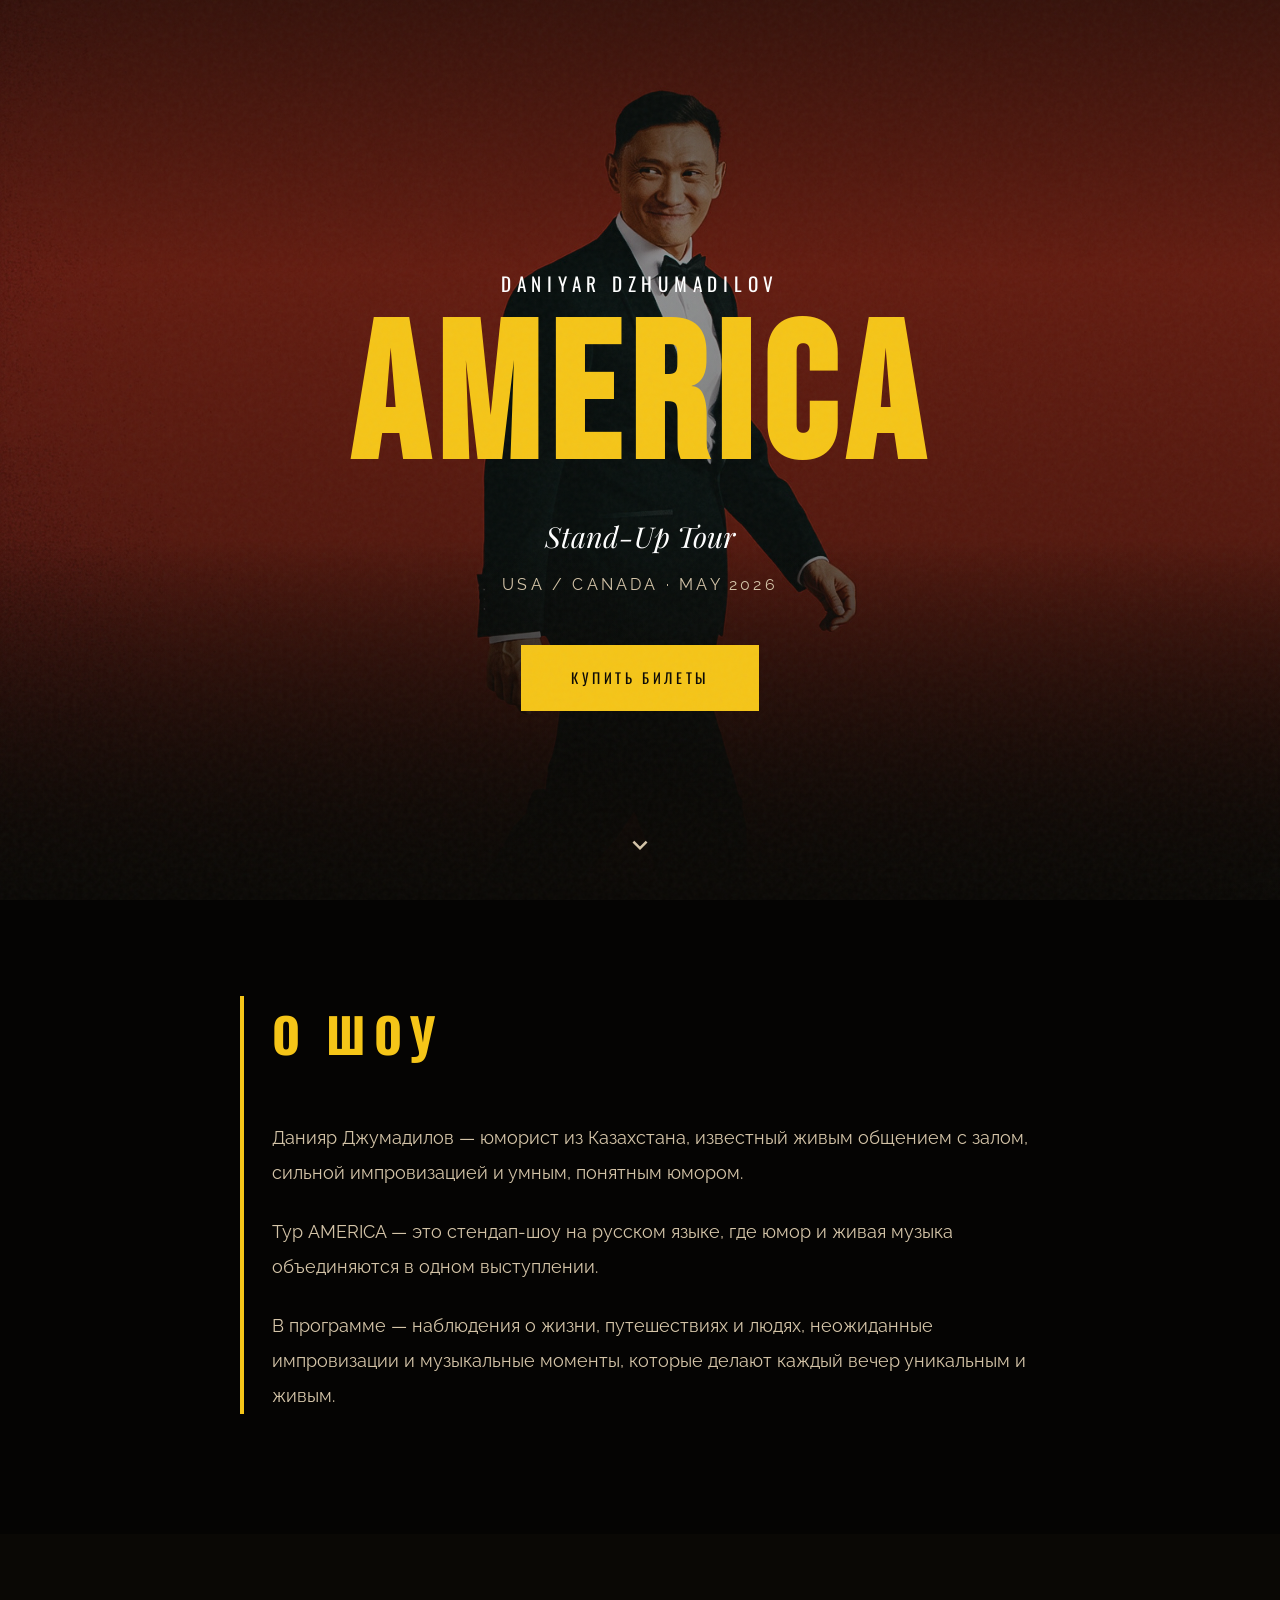
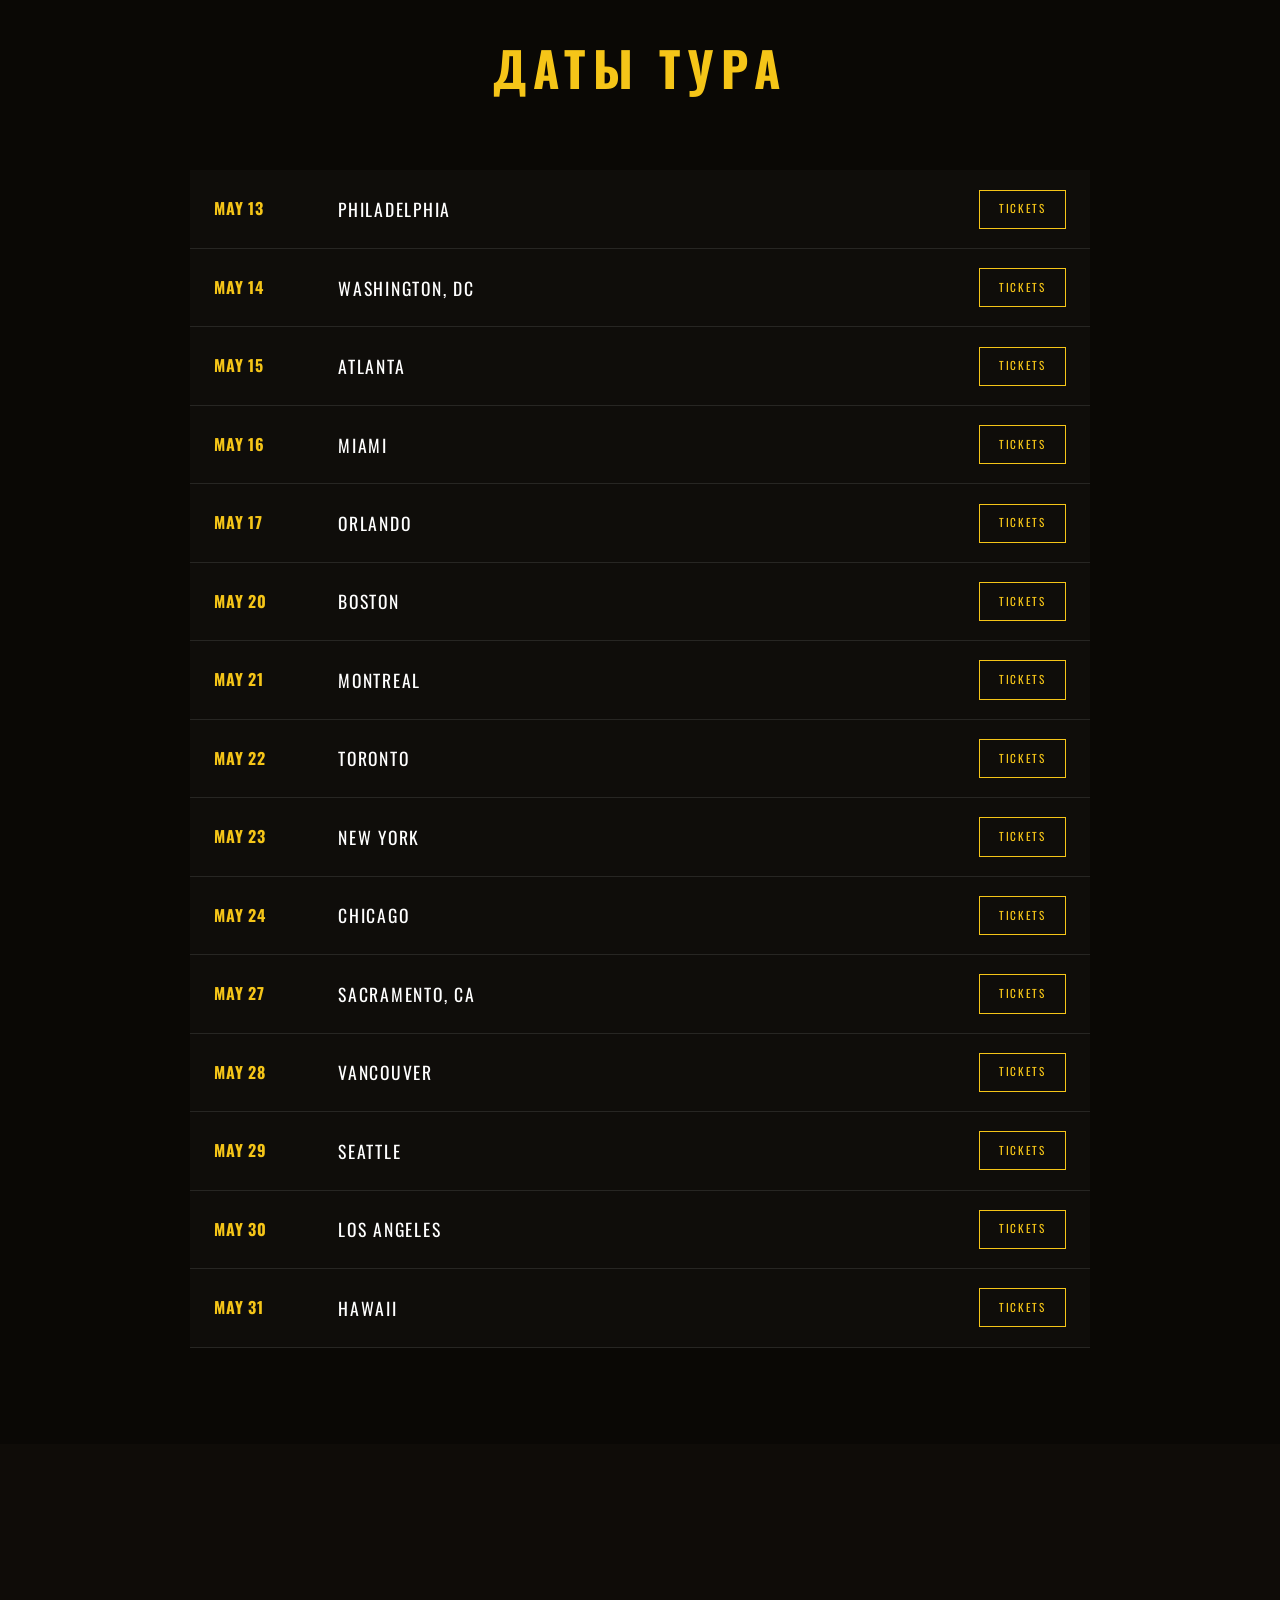
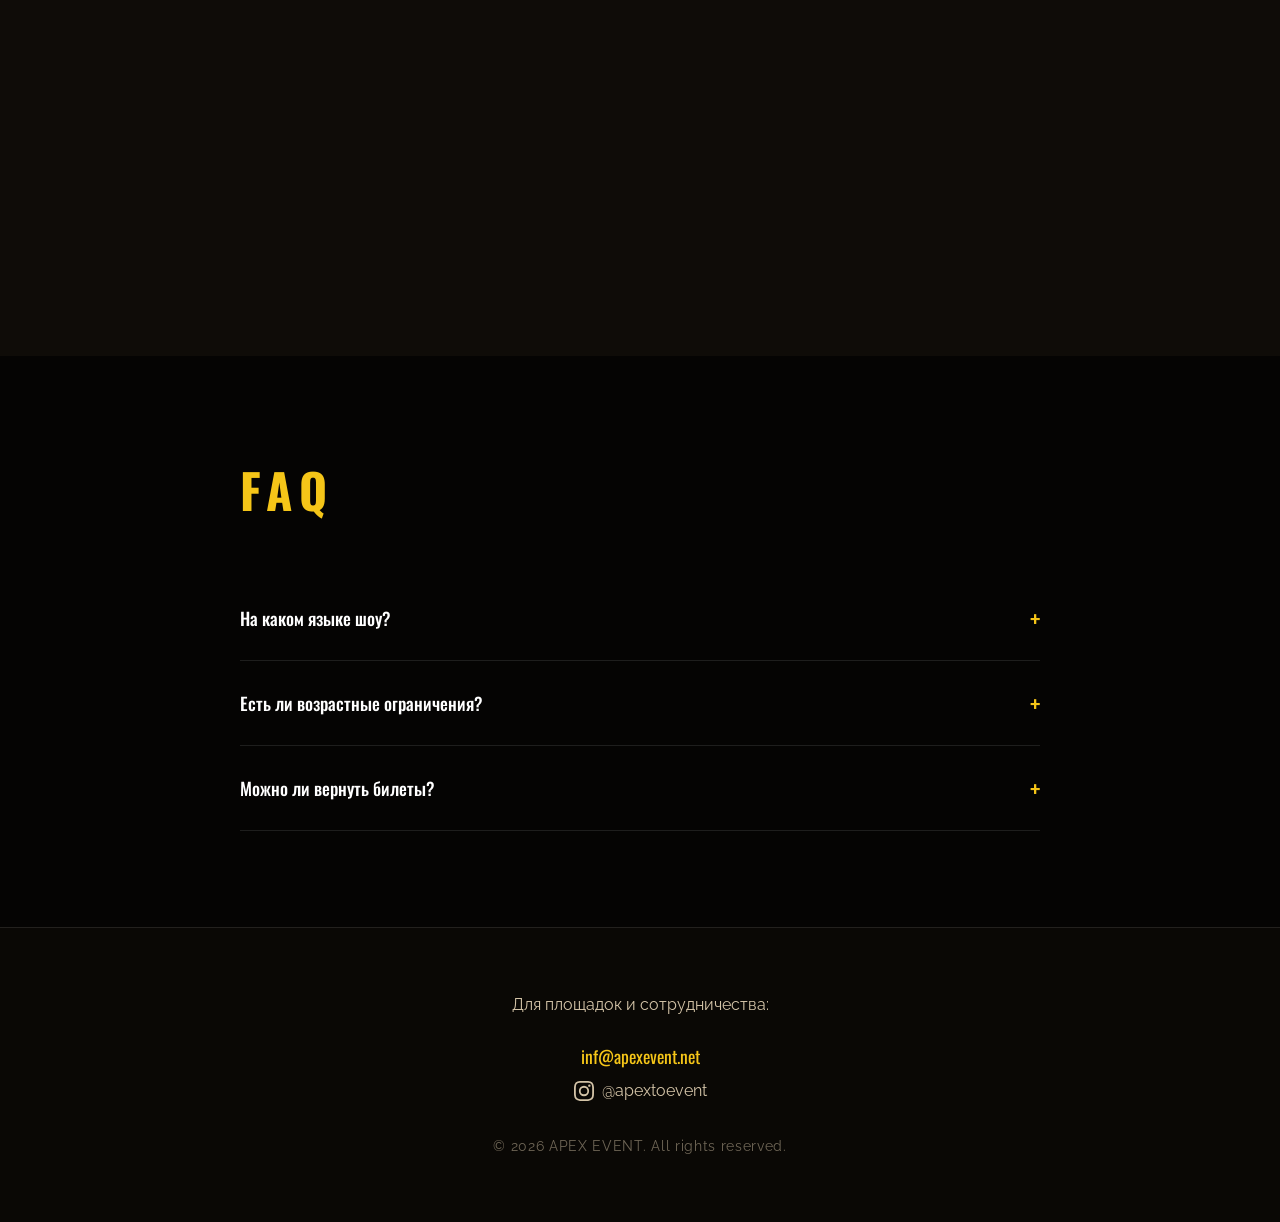
==== commit c2b3c686: "linkMont" ====
--- a/index.html
+++ b/index.html
@@ -97,7 +97,7 @@
             <div class="date-item">
                 <span class="date-day">MAY 21</span>
                 <span class="date-city">Montreal</span>
-                <a href="#" class="date-btn" data-i18n="ticketsBtn" rel="noopener">Tickets</a>
+                <a href="https://eventcartel.com/events/concert/daniyar-dzhumadilov-montreal-2-QC-vincent-dindy-school-of-music-montreal-tickets-13702?promo=3743c3bc4f64a5054c5f8e0015372914"  target="blank" class="date-btn" data-i18n="ticketsBtn" rel="noopener">Tickets</a>
             </div>
             <div class="date-item">
                 <span class="date-day">MAY 22</span>
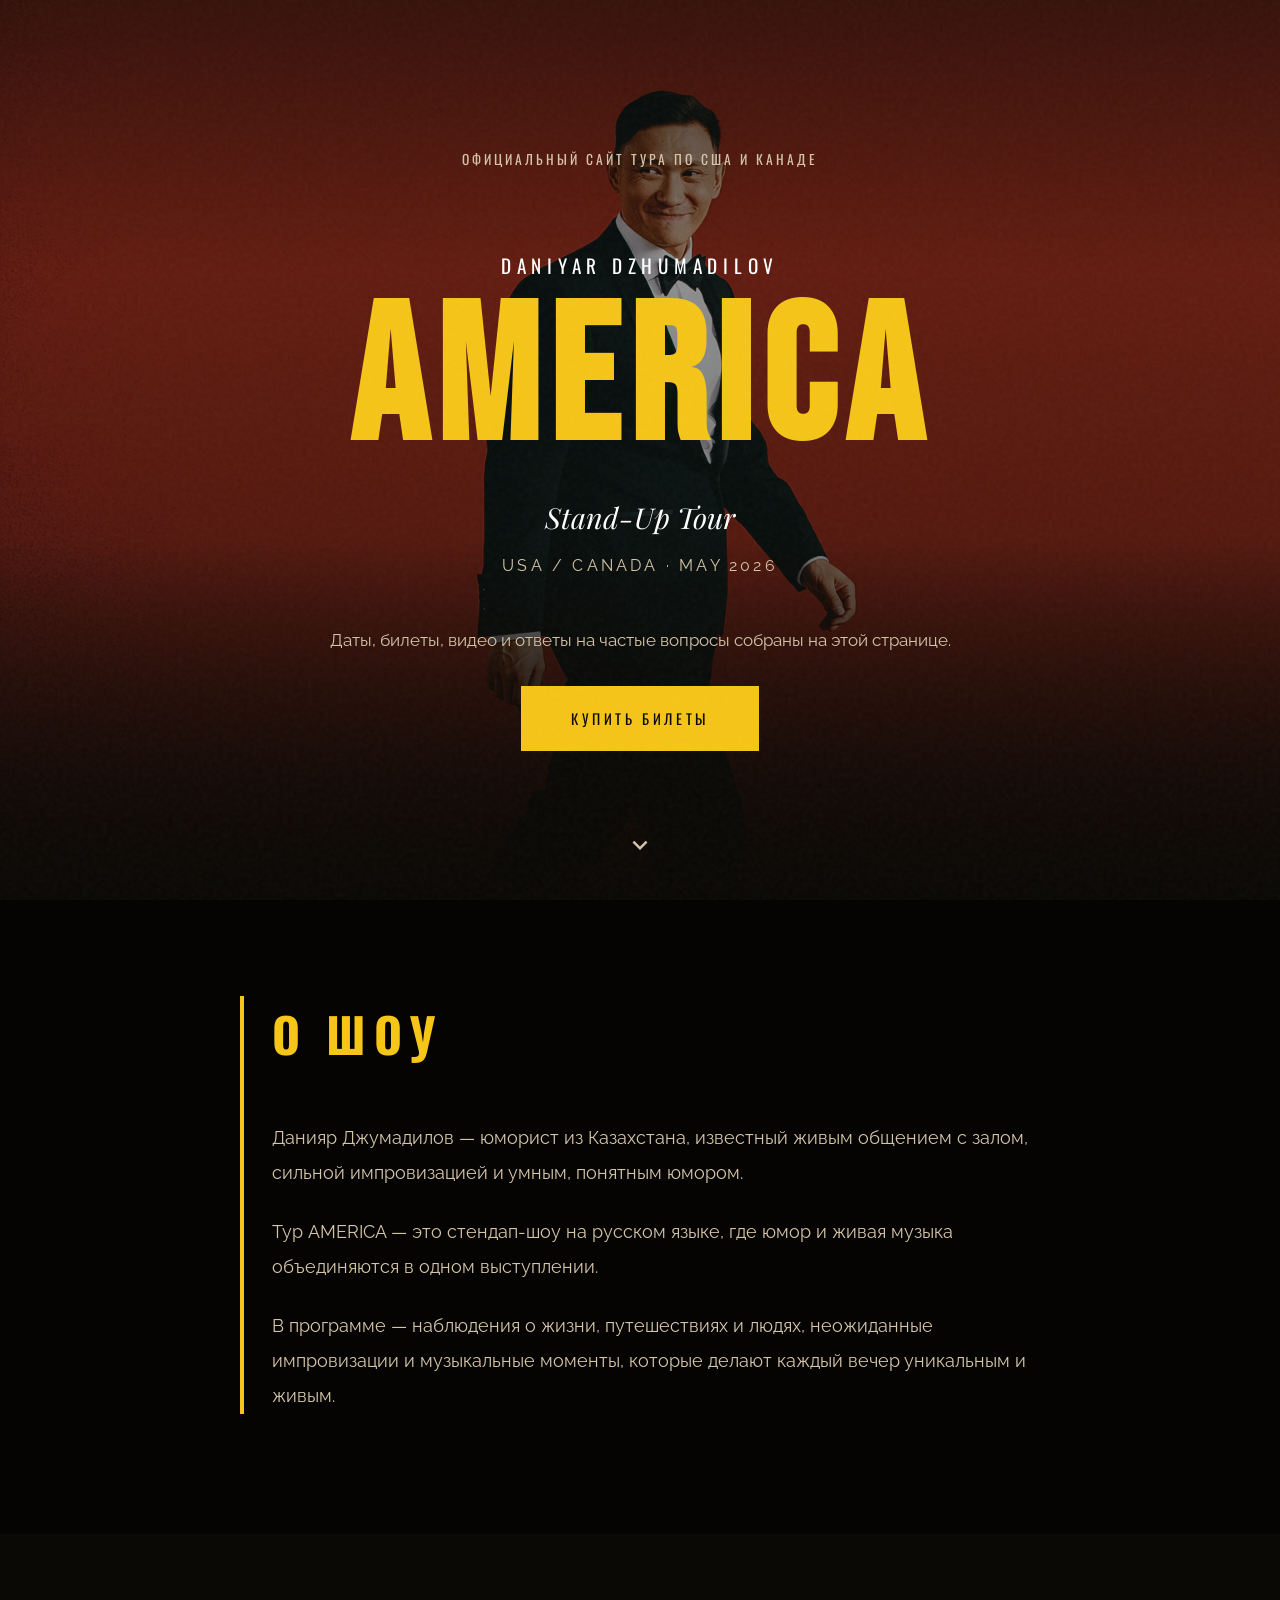
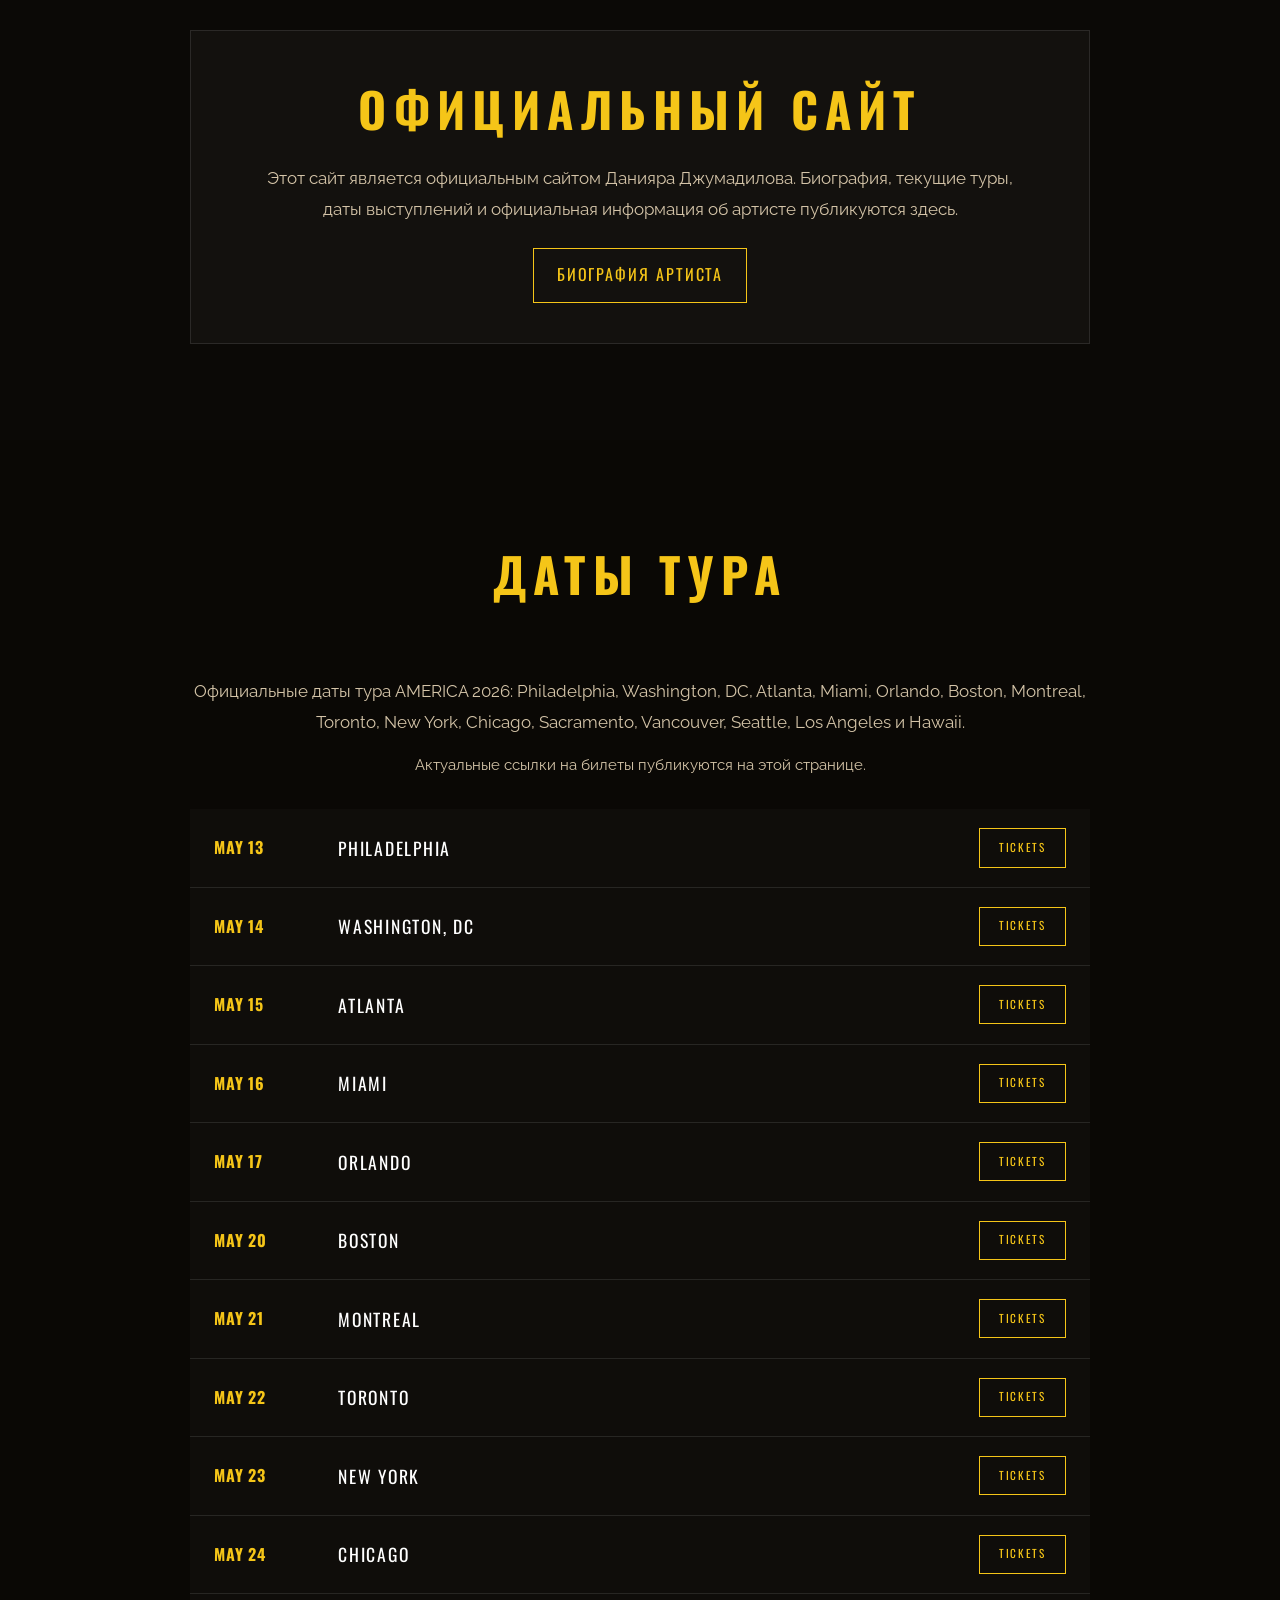
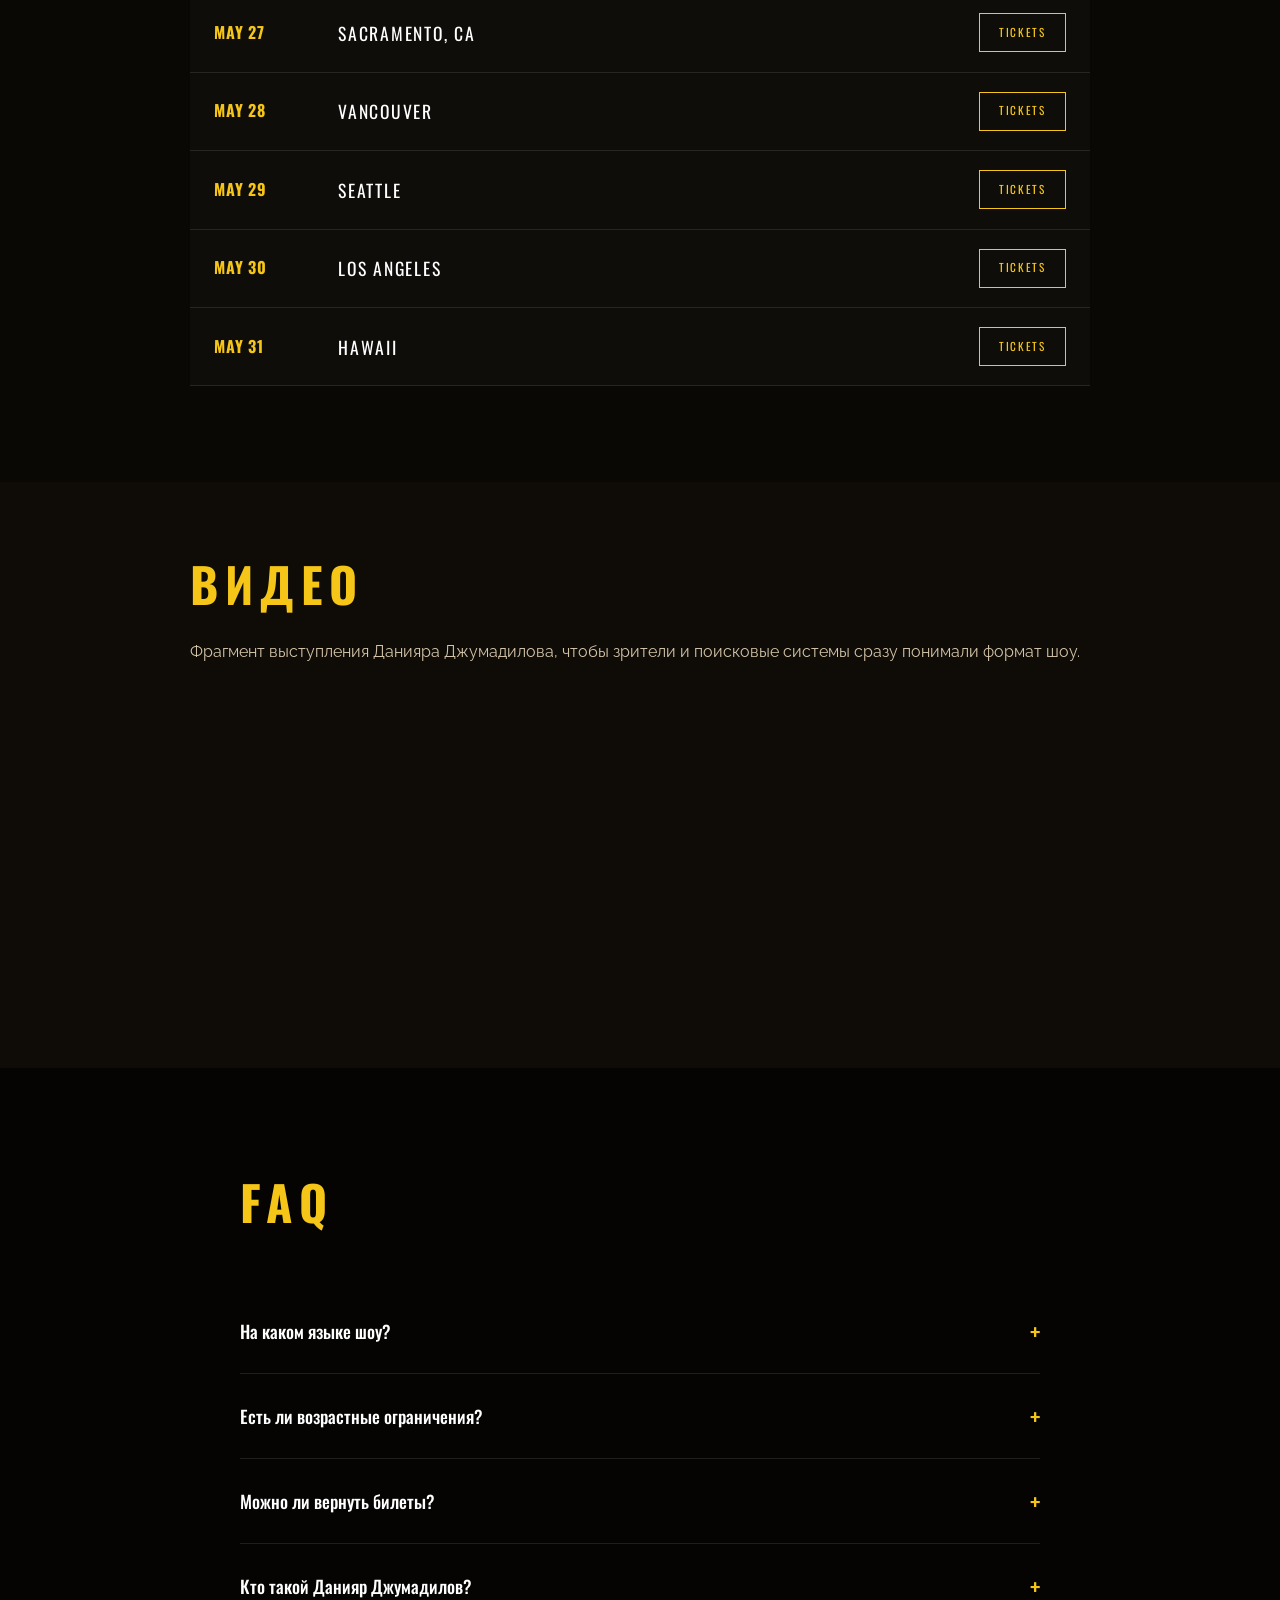
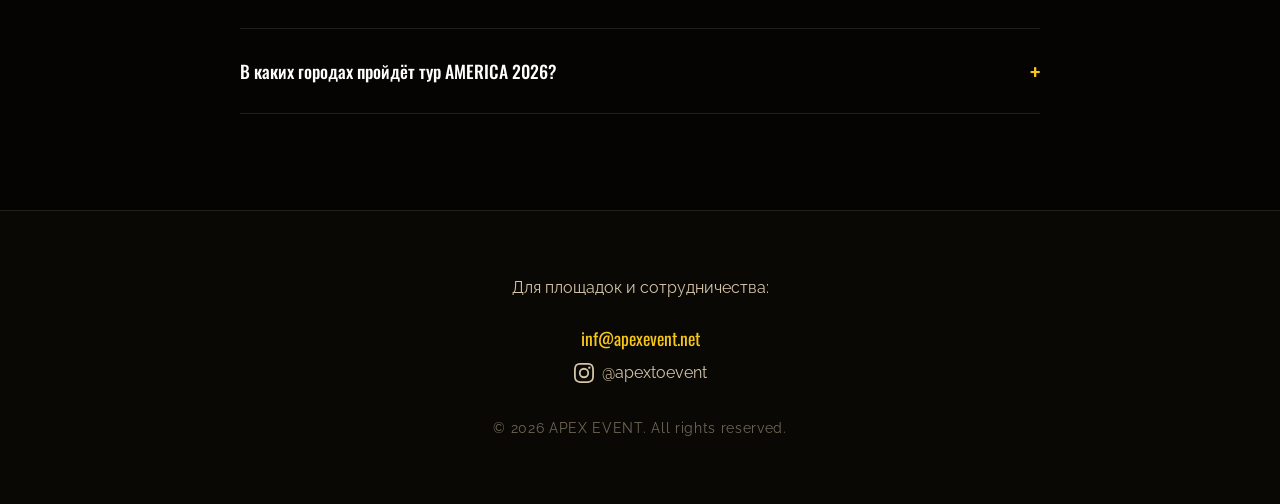
==== commit fd61841f: "robot" ====
--- a/index.html
+++ b/index.html
@@ -1,21 +1,316 @@
 <!DOCTYPE html>
 <html lang="ru">
 <head>
+    <!-- Google Tag Manager -->
+    <script>(function(w,d,s,l,i){w[l]=w[l]||[];w[l].push({'gtm.start':
+    new Date().getTime(),event:'gtm.js'});var f=d.getElementsByTagName(s)[0],
+    j=d.createElement(s),dl=l!='dataLayer'?'&l='+l:'';j.async=true;j.src=
+    'https://www.googletagmanager.com/gtm.js?id='+i+dl;f.parentNode.insertBefore(j,f);
+    })(window,document,'script','dataLayer','GTM-NPXPX6FX');</script>
+    <!-- End Google Tag Manager -->
     <meta charset="UTF-8">
     <meta name="viewport" content="width=device-width, initial-scale=1.0">
-    <title>Daniyar Dzhumadilov — AMERICA Stand-Up Tour 2026 | USA & Canada</title>
-    <meta name="description" content="Стендап-тур Данияра Джумадилова AMERICA по городам США и Канады. Май 2026. Шоу на русском языке. Купить билеты.">
-    <meta property="og:title" content="Daniyar Dzhumadilov - AMERICA Tour 2026">
-    <meta property="og:description" content="Stand-Up Tour · USA / Canada · May 2026">
+    <title>Данияр Джумадилов / Daniyar Dzhumadilov — AMERICA Tour 2026</title>
+    <meta name="description" content="Официальный сайт стендап-тура Данияра Джумадилова (Daniyar Dzhumadilov) AMERICA 2026 по городам США и Канады. Даты, билеты, видео и FAQ.">
+    <meta name="keywords" content="Данияр Джумадилов, Daniyar Dzhumadilov, Daniyar Jumadilov, Daniyar Zhumadilov, AMERICA Tour 2026, stand-up, standup, tour dates, tickets">
+    <meta name="author" content="APEX EVENT">
+    <meta name="robots" content="index,follow,max-snippet:-1,max-image-preview:large,max-video-preview:-1">
+    <meta name="theme-color" content="#0a0805">
+    <link rel="canonical" href="https://dzhumadilov.com/">
+    <link rel="sitemap" type="application/xml" href="https://dzhumadilov.com/sitemap.xml">
+    <meta property="og:locale" content="ru_RU">
+    <meta property="og:locale:alternate" content="en_US">
+    <meta property="og:site_name" content="Daniyar Dzhumadilov">
+    <meta property="og:title" content="Данияр Джумадилов / Daniyar Dzhumadilov — AMERICA Tour 2026">
+    <meta property="og:description" content="Официальный сайт тура: даты, города, билеты, видео и FAQ.">
     <meta property="og:type" content="website">
-    <meta property="og:url" content="https://dzhumadilov.com">
+    <meta property="og:url" content="https://dzhumadilov.com/">
+    <meta property="og:image" content="https://dzhumadilov.com/og.jpg">
+    <meta property="og:image:alt" content="Daniyar Dzhumadilov — AMERICA Tour 2026">
+    <meta name="twitter:card" content="summary_large_image">
+    <meta name="twitter:title" content="Данияр Джумадилов / Daniyar Dzhumadilov — AMERICA Tour 2026">
+    <meta name="twitter:description" content="Official site with tour dates, tickets, video and FAQ.">
+    <meta name="twitter:image" content="https://dzhumadilov.com/og.jpg">
     <link rel="icon" href="fav.png" type="image/png">
     <link rel="preconnect" href="https://fonts.googleapis.com">
     <link rel="preconnect" href="https://fonts.gstatic.com" crossorigin>
     <link href="https://fonts.googleapis.com/css2?family=Bebas+Neue&family=Oswald:wght@400;500;700&family=Playfair+Display:ital,wght@0,400;1,400&family=Raleway:wght@300;400;500;600&display=swap" rel="stylesheet">
     <link rel="stylesheet" type="text/css" href="style.css">
+    <script type="application/ld+json">
+    {
+      "@context": "https://schema.org",
+      "@graph": [
+        {
+          "@type": "WebSite",
+          "@id": "https://dzhumadilov.com/#website",
+          "url": "https://dzhumadilov.com/",
+          "name": "Daniyar Dzhumadilov — AMERICA Tour 2026",
+          "alternateName": [
+            "Данияр Джумадилов — AMERICA тур 2026",
+            "Daniyar Jumadilov — AMERICA Tour 2026",
+            "Daniyar Zhumadilov — AMERICA Tour 2026"
+          ],
+          "inLanguage": ["ru", "en"],
+          "publisher": {
+            "@id": "https://dzhumadilov.com/#organization"
+          }
+        },
+        {
+          "@type": "Organization",
+          "@id": "https://dzhumadilov.com/#organization",
+          "name": "APEX EVENT",
+          "url": "https://dzhumadilov.com/",
+          "email": "mailto:inf@apexevent.net",
+          "sameAs": [
+            "https://instagram.com/apextoevent"
+          ]
+        },
+        {
+          "@type": "Person",
+          "@id": "https://dzhumadilov.com/#performer",
+          "name": "Daniyar Dzhumadilov",
+          "alternateName": [
+            "Данияр Джумадилов",
+            "Daniyar Jumadilov",
+            "Daniyar Zhumadilov"
+          ],
+          "jobTitle": "Stand-up comedian",
+          "nationality": "Kazakhstan"
+        },
+        {
+          "@type": "EventSeries",
+          "@id": "https://dzhumadilov.com/#tour",
+          "name": "Daniyar Dzhumadilov — AMERICA Stand-Up Tour 2026",
+          "alternateName": "Данияр Джумадилов — тур AMERICA 2026",
+          "url": "https://dzhumadilov.com/",
+          "description": "Official tour page for Daniyar Dzhumadilov's AMERICA 2026 stand-up tour across the United States and Canada.",
+          "eventAttendanceMode": "https://schema.org/OfflineEventAttendanceMode",
+          "eventStatus": "https://schema.org/EventScheduled",
+          "image": [
+            "https://dzhumadilov.com/og.jpg"
+          ],
+          "inLanguage": ["ru", "en"],
+          "organizer": {
+            "@id": "https://dzhumadilov.com/#organization"
+          },
+          "performer": {
+            "@id": "https://dzhumadilov.com/#performer"
+          }
+        },
+        {
+          "@type": "FAQPage",
+          "@id": "https://dzhumadilov.com/#faq",
+          "mainEntity": [
+            {
+              "@type": "Question",
+              "name": "На каком языке шоу?",
+              "acceptedAnswer": {
+                "@type": "Answer",
+                "text": "Шоу проходит на русском языке."
+              }
+            },
+            {
+              "@type": "Question",
+              "name": "Есть ли возрастные ограничения?",
+              "acceptedAnswer": {
+                "@type": "Answer",
+                "text": "Да, 18+."
+              }
+            },
+            {
+              "@type": "Question",
+              "name": "Можно ли вернуть билеты?",
+              "acceptedAnswer": {
+                "@type": "Answer",
+                "text": "Билеты не подлежат возврату. Tickets are non-refundable. All sales are final."
+              }
+            },
+            {
+              "@type": "Question",
+              "name": "Кто такой Данияр Джумадилов?",
+              "acceptedAnswer": {
+                "@type": "Answer",
+                "text": "Данияр Джумадилов (Daniyar Dzhumadilov) — комик и артист из Казахстана. Выступает на русском языке, известен живым общением с залом, импровизацией и авторскими наблюдениями о жизни. Официальный сайт артиста — dzhumadilov.com."
+              }
+            },
+            {
+              "@type": "Question",
+              "name": "В каких городах пройдёт тур AMERICA 2026?",
+              "acceptedAnswer": {
+                "@type": "Answer",
+                "text": "Тур AMERICA 2026 охватывает: Philadelphia (13 мая), Washington DC (14 мая), Atlanta (15 мая), Miami (16 мая), Orlando (17 мая), Boston (20 мая), Montreal (21 мая), Toronto (22 мая), New York (23 мая), Chicago (24 мая), Sacramento (27 мая), Vancouver (28 мая), Seattle (29 мая), Los Angeles (30 мая), Hawaii (31 мая)."
+              }
+            }
+          ]
+        }
+      ]
+    }
+    </script>
+    <script type="application/ld+json">
+    {
+      "@context": "https://schema.org",
+      "@type": "ItemList",
+      "name": "Daniyar Dzhumadilov AMERICA Tour 2026 Dates",
+      "itemListElement": [
+        {
+          "@type": "ListItem",
+          "position": 1,
+          "item": {
+            "@type": "Event",
+            "name": "Daniyar Dzhumadilov — Philadelphia",
+            "startDate": "2026-05-13",
+            "url": "https://eventcartel.com/ru/events/concert/daniyar-dzhumadilov-stand-up-2-philadelphia-PA-jcc-kleinlife-tickets-13720?template=event_published"
+          }
+        },
+        {
+          "@type": "ListItem",
+          "position": 2,
+          "item": {
+            "@type": "Event",
+            "name": "Daniyar Dzhumadilov — Washington, DC",
+            "startDate": "2026-05-14",
+            "url": "https://eventcartel.com/events/concert/daniyar-dzhumadilov-stand-up-2-arlington-WA-arlington-cinema-drafthouse-tickets-13714?promo=6bed5f4767cb6b56b32fb8bf01907b01"
+          }
+        },
+        {
+          "@type": "ListItem",
+          "position": 3,
+          "item": {
+            "@type": "Event",
+            "name": "Daniyar Dzhumadilov — Atlanta",
+            "startDate": "2026-05-15",
+            "url": "https://eventcartel.com/events/concert/daniyar-zhumadilov-atlanta-GA-marcus-jcc-tickets-13707?template=event_published"
+          }
+        },
+        {
+          "@type": "ListItem",
+          "position": 4,
+          "item": {
+            "@type": "Event",
+            "name": "Daniyar Dzhumadilov — Miami",
+            "startDate": "2026-05-16",
+            "url": "https://eventcartel.com/events/concert/daniyar-dzhumadilov-stand-up-miami-FL-hollywood-performing-arts-center-tickets-13708?promo=7bdb42758cd91d6f6fe4f7f69ea3a075"
+          }
+        },
+        {
+          "@type": "ListItem",
+          "position": 5,
+          "item": {
+            "@type": "Event",
+            "name": "Daniyar Dzhumadilov — Orlando",
+            "startDate": "2026-05-17",
+            "url": "https://eventcartel.com/events/concert/daniyar-dzhumadilov-stand-up-orlando-FL-sak-comedy-lab-tickets-13709?promo=fe666b92c27953b9f8eb84f32b3b57ff"
+          }
+        },
+        {
+          "@type": "ListItem",
+          "position": 6,
+          "item": {
+            "@type": "Event",
+            "name": "Daniyar Dzhumadilov — Boston",
+            "startDate": "2026-05-20",
+            "url": "https://eventcartel.com/events/concert/daniyar-dzhumadilov-stand-up-2-cambridge-MA-fitzgerald-theatre-cambridge-tickets-13710?promo=43f239369c005dec7c9f16fc3471eac9"
+          }
+        },
+        {
+          "@type": "ListItem",
+          "position": 7,
+          "item": {
+            "@type": "Event",
+            "name": "Daniyar Dzhumadilov — Montreal",
+            "startDate": "2026-05-21",
+            "url": "https://eventcartel.com/events/concert/daniyar-dzhumadilov-montreal-2-QC-vincent-dindy-school-of-music-montreal-tickets-13702?promo=3743c3bc4f64a5054c5f8e0015372914"
+          }
+        },
+        {
+          "@type": "ListItem",
+          "position": 8,
+          "item": {
+            "@type": "Event",
+            "name": "Daniyar Dzhumadilov — Toronto",
+            "startDate": "2026-05-22",
+            "url": "https://eventcartel.com/events/concert/daniyar-dzhumadilov-2-toronto-ON-the-leah-posluns-theatre-tickets-13703?promo=ca057386f8cbb9feb11b1e338263a2ec"
+          }
+        },
+        {
+          "@type": "ListItem",
+          "position": 9,
+          "item": {
+            "@type": "Event",
+            "name": "Daniyar Dzhumadilov — New York",
+            "startDate": "2026-05-23",
+            "url": "https://eventcartel.com/events/concert/daniyar-dzhumadilov-stand-up-2-new-york-NY-sva-theatre-tickets-13711?promo=c927bf31f946ed42ba6af95ab2ffbcde"
+          }
+        },
+        {
+          "@type": "ListItem",
+          "position": 10,
+          "item": {
+            "@type": "Event",
+            "name": "Daniyar Dzhumadilov — Chicago",
+            "startDate": "2026-05-24",
+            "url": "https://tickets.thedentheatre.com/event/danyar-zhumadilov-america-tour-2026-russian-stan-7l6za0"
+          }
+        },
+        {
+          "@type": "ListItem",
+          "position": 11,
+          "item": {
+            "@type": "Event",
+            "name": "Daniyar Dzhumadilov — Sacramento, CA",
+            "startDate": "2026-05-27",
+            "url": "https://eventcartel.com/events/concert/daniyar-zhumadilov-mcclellan-park-CA-sacramento-theater-pavilion-tickets-13716"
+          }
+        },
+        {
+          "@type": "ListItem",
+          "position": 12,
+          "item": {
+            "@type": "Event",
+            "name": "Daniyar Dzhumadilov — Vancouver",
+            "startDate": "2026-05-28",
+            "url": "https://eventcartel.com/events/concert/daniyar-dzhumadilov-2-vancouver-BC-burnaby-hall-tickets-13715?promo=61c4652d230990e5d108fb799a704e56"
+          }
+        },
+        {
+          "@type": "ListItem",
+          "position": 13,
+          "item": {
+            "@type": "Event",
+            "name": "Daniyar Dzhumadilov — Seattle",
+            "startDate": "2026-05-29",
+            "url": "https://eventcartel.com/events/concert/daniyar-zhumadilov-2-seattle-WA-carco-theatre-tickets-13718"
+          }
+        },
+        {
+          "@type": "ListItem",
+          "position": 14,
+          "item": {
+            "@type": "Event",
+            "name": "Daniyar Dzhumadilov — Los Angeles",
+            "startDate": "2026-05-30",
+            "url": "https://eventcartel.com/events/concert/daniyar-dzhumadilov-stand-up-2-los-angeles-CA-fine-arts-theatre-tickets-13712?promo=6d3b551a644659172d194f0bc2fb1b0f"
+          }
+        },
+        {
+          "@type": "ListItem",
+          "position": 15,
+          "item": {
+            "@type": "Event",
+            "name": "Daniyar Dzhumadilov — Hawaii",
+            "startDate": "2026-05-31",
+            "url": "https://eventcartel.com/events/concert/daniyar-dzhumadilov-stand-up-2-honolulu-HI-hawaiian-brians-social-club-tickets-13713?promo=35e7fab7007fbcb95bd0a8e04e775732"
+          }
+        }
+      ]
+    }
+    </script>
 </head>
 <body>
+    <!-- Google Tag Manager (noscript) -->
+    <noscript><iframe src="https://www.googletagmanager.com/ns.html?id=GTM-NPXPX6FX"
+    height="0" width="0" style="display:none;visibility:hidden"></iframe></noscript>
+    <!-- End Google Tag Manager (noscript) -->
     <!-- Sticky Header -->
     <header class="header" id="header">
         <div class="header-left">
@@ -29,15 +324,18 @@
         <a href="#tour-dates" class="header-btn" data-i18n="headerTickets">Билеты</a>
     </header>
 
+    <main>
     <!-- Hero Section -->
     <section class="hero" id="hero">
         <div class="hero-bg"></div>
         <div class="hero-overlay"></div>
         <div class="hero-content">
+            <p class="hero-kicker" data-i18n="heroKicker">Официальный сайт тура по США и Канаде</p>
             <p class="hero-name">Daniyar Dzhumadilov</p>
             <h1 class="hero-title">AMERICA</h1>
             <p class="hero-subtitle">Stand-Up Tour</p>
             <p class="hero-info">USA / Canada · May 2026</p>
+            <p class="hero-note" data-i18n="heroNote">Даты, билеты, видео и ответы на частые вопросы собраны на этой странице.</p>
             <a href="#tour-dates" class="hero-btn" data-i18n="heroBtn">Купить билеты</a>
         </div>
         <div class="scroll-indicator">
@@ -60,104 +358,119 @@
         </div>
     </section>
 
+    <section class="official-site" id="official-site">
+        <div class="official-site-card">
+            <h2 class="section-title" data-i18n="officialTitle">ОФИЦИАЛЬНЫЙ САЙТ</h2>
+            <p class="official-site-text" data-i18n="officialText">Этот сайт является официальным сайтом Данияра Джумадилова. Биография, текущие туры, даты выступлений и официальная информация об артисте публикуются здесь.</p>
+            <a href="bio.html" class="official-site-link" data-i18n="officialBioLink">Биография артиста</a>
+        </div>
+    </section>
+
     <!-- Tour Dates Section -->
     <section class="tour-dates" id="tour-dates">
         <h2 class="section-title tour-dates-title" data-i18n="tourDatesTitle">ДАТЫ ТУРА</h2>
+        <p class="tour-summary" data-i18n="tourSummary">Официальные даты тура AMERICA 2026: Philadelphia, Washington, DC, Atlanta, Miami, Orlando, Boston, Montreal, Toronto, New York, Chicago, Sacramento, Vancouver, Seattle, Los Angeles и Hawaii.</p>
+        <p class="tour-note" data-i18n="tourNote">Актуальные ссылки на билеты публикуются на этой странице.</p>
         <div class="dates-list">
             <div class="date-item">
-                <span class="date-day">MAY 13</span>
+                <time class="date-day" datetime="2026-05-13">MAY 13</time>
                 <span class="date-city">Philadelphia</span>
-                <a href="https://eventcartel.com/ru/events/concert/daniyar-dzhumadilov-stand-up-2-philadelphia-PA-jcc-kleinlife-tickets-13720?template=event_published" class="date-btn" data-i18n="ticketsBtn" target="_blank" rel="noopener">Tickets</a>
-            </div>
-            <div class="date-item">
-                <span class="date-day">MAY 14</span>
+                <a href="https://eventcartel.com/ru/events/concert/daniyar-dzhumadilov-stand-up-2-philadelphia-PA-jcc-kleinlife-tickets-13720?template=event_published" class="date-btn" data-i18n="ticketsBtn" target="_blank" rel="noopener noreferrer">Tickets</a>
+            </div>
+            <div class="date-item">
+                <time class="date-day" datetime="2026-05-14">MAY 14</time>
                 <span class="date-city">Washington, DC</span>
-                <a href="https://eventcartel.com/events/concert/daniyar-dzhumadilov-stand-up-2-arlington-WA-arlington-cinema-drafthouse-tickets-13714?promo=6bed5f4767cb6b56b32fb8bf01907b01" class="date-btn" data-i18n="ticketsBtn" target="blank" rel="noopener">Tickets</a>
-            </div>
-            <div class="date-item">
-                <span class="date-day">MAY 15</span>
+                <a href="https://eventcartel.com/events/concert/daniyar-dzhumadilov-stand-up-2-arlington-WA-arlington-cinema-drafthouse-tickets-13714?promo=6bed5f4767cb6b56b32fb8bf01907b01" class="date-btn" data-i18n="ticketsBtn" target="_blank" rel="noopener noreferrer">Tickets</a>
+            </div>
+            <div class="date-item">
+                <time class="date-day" datetime="2026-05-15">MAY 15</time>
                 <span class="date-city">Atlanta</span>
-                <a href="https://eventcartel.com/events/concert/daniyar-zhumadilov-atlanta-GA-marcus-jcc-tickets-13707?template=event_published" class="date-btn" data-i18n="ticketsBtn" target="blank" rel="noopener">Tickets</a>
-            </div>
-            <div class="date-item">
-                <span class="date-day">MAY 16</span>
+                <a href="https://eventcartel.com/events/concert/daniyar-zhumadilov-atlanta-GA-marcus-jcc-tickets-13707?template=event_published" class="date-btn" data-i18n="ticketsBtn" target="_blank" rel="noopener noreferrer">Tickets</a>
+            </div>
+            <div class="date-item">
+                <time class="date-day" datetime="2026-05-16">MAY 16</time>
                 <span class="date-city">Miami</span>
-                <a href="https://eventcartel.com/events/concert/daniyar-dzhumadilov-stand-up-miami-FL-hollywood-performing-arts-center-tickets-13708?promo=7bdb42758cd91d6f6fe4f7f69ea3a075" target="blank" class="date-btn" data-i18n="ticketsBtn" rel="noopener">Tickets</a>
-            </div>
-            <div class="date-item">
-                <span class="date-day">MAY 17</span>
+                <a href="https://eventcartel.com/events/concert/daniyar-dzhumadilov-stand-up-miami-FL-hollywood-performing-arts-center-tickets-13708?promo=7bdb42758cd91d6f6fe4f7f69ea3a075" target="_blank" rel="noopener noreferrer" class="date-btn" data-i18n="ticketsBtn">Tickets</a>
+            </div>
+            <div class="date-item">
+                <time class="date-day" datetime="2026-05-17">MAY 17</time>
                 <span class="date-city">Orlando</span>
-                <a href="https://eventcartel.com/events/concert/daniyar-dzhumadilov-stand-up-orlando-FL-sak-comedy-lab-tickets-13709?promo=fe666b92c27953b9f8eb84f32b3b57ff" target="blank" class="date-btn" data-i18n="ticketsBtn" rel="noopener">Tickets</a>
-            </div>
-            <div class="date-item">
-                <span class="date-day">MAY 20</span>
+                <a href="https://eventcartel.com/events/concert/daniyar-dzhumadilov-stand-up-orlando-FL-sak-comedy-lab-tickets-13709?promo=fe666b92c27953b9f8eb84f32b3b57ff" target="_blank" rel="noopener noreferrer" class="date-btn" data-i18n="ticketsBtn">Tickets</a>
+            </div>
+            <div class="date-item">
+                <time class="date-day" datetime="2026-05-20">MAY 20</time>
                 <span class="date-city">Boston</span>
-                <a href="https://eventcartel.com/events/concert/daniyar-dzhumadilov-stand-up-2-cambridge-MA-fitzgerald-theatre-cambridge-tickets-13710?promo=43f239369c005dec7c9f16fc3471eac9" target="blank" class="date-btn" data-i18n="ticketsBtn" rel="noopener">Tickets</a>
-            </div>
-            <div class="date-item">
-                <span class="date-day">MAY 21</span>
+                <a href="https://eventcartel.com/events/concert/daniyar-dzhumadilov-stand-up-2-cambridge-MA-fitzgerald-theatre-cambridge-tickets-13710?promo=43f239369c005dec7c9f16fc3471eac9" target="_blank" rel="noopener noreferrer" class="date-btn" data-i18n="ticketsBtn">Tickets</a>
+            </div>
+            <div class="date-item">
+                <time class="date-day" datetime="2026-05-21">MAY 21</time>
                 <span class="date-city">Montreal</span>
-                <a href="https://eventcartel.com/events/concert/daniyar-dzhumadilov-montreal-2-QC-vincent-dindy-school-of-music-montreal-tickets-13702?promo=3743c3bc4f64a5054c5f8e0015372914"  target="blank" class="date-btn" data-i18n="ticketsBtn" rel="noopener">Tickets</a>
-            </div>
-            <div class="date-item">
-                <span class="date-day">MAY 22</span>
+                <a href="https://eventcartel.com/events/concert/daniyar-dzhumadilov-montreal-2-QC-vincent-dindy-school-of-music-montreal-tickets-13702?promo=3743c3bc4f64a5054c5f8e0015372914" class="date-btn" data-i18n="ticketsBtn" target="_blank" rel="noopener noreferrer">Tickets</a>
+            </div>
+            <div class="date-item">
+                <time class="date-day" datetime="2026-05-22">MAY 22</time>
                 <span class="date-city">Toronto</span>
-                <a href="https://eventcartel.com/events/concert/daniyar-dzhumadilov-2-toronto-ON-the-leah-posluns-theatre-tickets-13703?promo=ca057386f8cbb9feb11b1e338263a2ec" target="blank" class="date-btn" data-i18n="ticketsBtn" rel="noopener">Tickets</a>
-            </div>
-            <div class="date-item">
-                <span class="date-day">MAY 23</span>
+                <a href="https://eventcartel.com/events/concert/daniyar-dzhumadilov-2-toronto-ON-the-leah-posluns-theatre-tickets-13703?promo=ca057386f8cbb9feb11b1e338263a2ec" target="_blank" rel="noopener noreferrer" class="date-btn" data-i18n="ticketsBtn">Tickets</a>
+            </div>
+            <div class="date-item">
+                <time class="date-day" datetime="2026-05-23">MAY 23</time>
                 <span class="date-city">New York</span>
-                <a href="https://eventcartel.com/events/concert/daniyar-dzhumadilov-stand-up-2-new-york-NY-sva-theatre-tickets-13711?promo=c927bf31f946ed42ba6af95ab2ffbcde" target="blank" class="date-btn" data-i18n="ticketsBtn" rel="noopener">Tickets</a>
-            </div>
-            <div class="date-item">
-                <span class="date-day">MAY 24</span>
+                <a href="https://eventcartel.com/events/concert/daniyar-dzhumadilov-stand-up-2-new-york-NY-sva-theatre-tickets-13711?promo=c927bf31f946ed42ba6af95ab2ffbcde" target="_blank" rel="noopener noreferrer" class="date-btn" data-i18n="ticketsBtn">Tickets</a>
+            </div>
+            <div class="date-item">
+                <time class="date-day" datetime="2026-05-24">MAY 24</time>
                 <span class="date-city">Chicago</span>
-                <a href="https://tickets.thedentheatre.com/event/danyar-zhumadilov-america-tour-2026-russian-stan-7l6za0" target="blank" class="date-btn" data-i18n="ticketsBtn" rel="noopener">Tickets</a>
-            </div>
-            <div class="date-item">
-                <span class="date-day">MAY 27</span>
+                <a href="https://tickets.thedentheatre.com/event/danyar-zhumadilov-america-tour-2026-russian-stan-7l6za0" target="_blank" rel="noopener noreferrer" class="date-btn" data-i18n="ticketsBtn">Tickets</a>
+            </div>
+            <div class="date-item">
+                <time class="date-day" datetime="2026-05-27">MAY 27</time>
                 <span class="date-city">Sacramento, CA</span>
-                <a href="https://eventcartel.com/events/concert/daniyar-zhumadilov-mcclellan-park-CA-sacramento-theater-pavilion-tickets-13716" target="blank" class="date-btn" data-i18n="ticketsBtn" rel="noopener">Tickets</a>
-            </div>
-            <div class="date-item">
-                <span class="date-day">MAY 28</span>
+                <a href="https://eventcartel.com/events/concert/daniyar-zhumadilov-mcclellan-park-CA-sacramento-theater-pavilion-tickets-13716" target="_blank" rel="noopener noreferrer" class="date-btn" data-i18n="ticketsBtn">Tickets</a>
+            </div>
+            <div class="date-item">
+                <time class="date-day" datetime="2026-05-28">MAY 28</time>
                 <span class="date-city">Vancouver</span>
-                <a href="https://eventcartel.com/events/concert/daniyar-dzhumadilov-2-vancouver-BC-burnaby-hall-tickets-13715?promo=61c4652d230990e5d108fb799a704e56" target="blank"  class="date-btn" data-i18n="ticketsBtn" rel="noopener">Tickets</a>
-            </div>
-            <div class="date-item">
-                <span class="date-day">MAY 29</span>
+                <a href="https://eventcartel.com/events/concert/daniyar-dzhumadilov-2-vancouver-BC-burnaby-hall-tickets-13715?promo=61c4652d230990e5d108fb799a704e56" target="_blank" rel="noopener noreferrer" class="date-btn" data-i18n="ticketsBtn">Tickets</a>
+            </div>
+            <div class="date-item">
+                <time class="date-day" datetime="2026-05-29">MAY 29</time>
                 <span class="date-city">Seattle</span>
-                <a href="https://eventcartel.com/events/concert/daniyar-zhumadilov-2-seattle-WA-carco-theatre-tickets-13718" target="blank" class="date-btn" data-i18n="ticketsBtn" rel="noopener">Tickets</a>
-            </div>
-            <div class="date-item">
-                <span class="date-day">MAY 30</span>
+                <a href="https://eventcartel.com/events/concert/daniyar-zhumadilov-2-seattle-WA-carco-theatre-tickets-13718" target="_blank" rel="noopener noreferrer" class="date-btn" data-i18n="ticketsBtn">Tickets</a>
+            </div>
+            <div class="date-item">
+                <time class="date-day" datetime="2026-05-30">MAY 30</time>
                 <span class="date-city">Los Angeles</span>
-                <a href="https://eventcartel.com/events/concert/daniyar-dzhumadilov-stand-up-2-los-angeles-CA-fine-arts-theatre-tickets-13712?promo=6d3b551a644659172d194f0bc2fb1b0f" class="date-btn" target="blank" data-i18n="ticketsBtn" rel="noopener">Tickets</a>
-            </div>
-            <div class="date-item">
-                <span class="date-day">MAY 31</span>
+                <a href="https://eventcartel.com/events/concert/daniyar-dzhumadilov-stand-up-2-los-angeles-CA-fine-arts-theatre-tickets-13712?promo=6d3b551a644659172d194f0bc2fb1b0f" class="date-btn" target="_blank" rel="noopener noreferrer" data-i18n="ticketsBtn">Tickets</a>
+            </div>
+            <div class="date-item">
+                <time class="date-day" datetime="2026-05-31">MAY 31</time>
                 <span class="date-city">Hawaii</span>
-                <a href="https://eventcartel.com/events/concert/daniyar-dzhumadilov-stand-up-2-honolulu-HI-hawaiian-brians-social-club-tickets-13713?promo=35e7fab7007fbcb95bd0a8e04e775732" target="blank" class="date-btn" data-i18n="ticketsBtn" rel="noopener">Tickets</a>
+                <a href="https://eventcartel.com/events/concert/daniyar-dzhumadilov-stand-up-2-honolulu-HI-hawaiian-brians-social-club-tickets-13713?promo=35e7fab7007fbcb95bd0a8e04e775732" target="_blank" rel="noopener noreferrer" class="date-btn" data-i18n="ticketsBtn">Tickets</a>
             </div>
         </div>
     </section>
 
     <!-- Video Section -->
     <section class="video-section" id="video">
-        <div class="video-container">
-            <iframe 
-                src="https://www.youtube.com/embed/gCtSmUNPMY0" 
-                title="Daniyar Dzhumadilov Stand-Up"
-                allow="accelerometer; autoplay; clipboard-write; encrypted-media; gyroscope; picture-in-picture"
-                allowfullscreen>
-            </iframe>
+        <div class="video-inner">
+            <h2 class="section-title video-title" data-i18n="videoTitle">ВИДЕО</h2>
+            <p class="video-text" data-i18n="videoText">Фрагмент выступления Данияра Джумадилова, чтобы зрители и поисковые системы сразу понимали формат шоу.</p>
+            <div class="video-container">
+                <iframe 
+                    src="https://www.youtube.com/embed/gCtSmUNPMY0" 
+                    title="Daniyar Dzhumadilov Stand-Up"
+                    loading="lazy"
+                    allow="accelerometer; autoplay; clipboard-write; encrypted-media; gyroscope; picture-in-picture"
+                    allowfullscreen>
+                </iframe>
+            </div>
         </div>
     </section>
 
     <!-- FAQ Section -->
     <section class="faq" id="faq">
         <div class="faq-container">
-            <h2 class="section-title">FAQ</h2>
+            <h2 class="section-title" data-i18n="faqTitle">FAQ</h2>
             <div class="faq-item">
                 <button class="faq-question" data-i18n="faqQ1">На каком языке шоу?</button>
                 <div class="faq-answer">
@@ -176,14 +489,27 @@
                     <p data-i18n="faqA3">Билеты не подлежат возврату. Tickets are non-refundable. All sales are final.</p>
                 </div>
             </div>
+            <div class="faq-item">
+                <button class="faq-question" data-i18n="faqQ4">Кто такой Данияр Джумадилов?</button>
+                <div class="faq-answer">
+                    <p data-i18n="faqA4">Данияр Джумадилов (Daniyar Dzhumadilov) — комик и артист из Казахстана. Выступает на русском языке, известен живым общением с залом, импровизацией и авторскими наблюдениями о жизни. </p>
+                </div>
+            </div>
+            <div class="faq-item">
+                <button class="faq-question" data-i18n="faqQ5">В каких городах пройдёт тур AMERICA 2026?</button>
+                <div class="faq-answer">
+                    <p data-i18n="faqA5">Philadelphia, Washington DC, Atlanta, Miami, Orlando, Boston, Montreal, Toronto, New York, Chicago, Sacramento, Vancouver, Seattle, Los Angeles, Hawaii — май 2026.</p>
+                </div>
+            </div>
         </div>
     </section>
+    </main>
 
     <!-- Footer -->
     <footer class="footer" id="contact">
         <p class="footer-text" data-i18n="footerText">Для площадок и сотрудничества:</p>
         <a href="mailto:inf@apexevent.net" class="footer-email">inf@apexevent.net</a>
-        <a href="https://instagram.com/apextoevent" target="_blank" class="footer-instagram">
+        <a href="https://instagram.com/apextoevent" target="_blank" rel="noopener noreferrer" class="footer-instagram">
             <svg viewBox="0 0 24 24" xmlns="http://www.w3.org/2000/svg">
                 <path d="M12 2.163c3.204 0 3.584.012 4.85.07 3.252.148 4.771 1.691 4.919 4.919.058 1.265.069 1.645.069 4.849 0 3.205-.012 3.584-.069 4.849-.149 3.225-1.664 4.771-4.919 4.919-1.266.058-1.644.07-4.85.07-3.204 0-3.584-.012-4.849-.07-3.26-.149-4.771-1.699-4.919-4.92-.058-1.265-.07-1.644-.07-4.849 0-3.204.013-3.583.07-4.849.149-3.227 1.664-4.771 4.919-4.919 1.266-.057 1.645-.069 4.849-.069zM12 0C8.741 0 8.333.014 7.053.072 2.695.272.273 2.69.073 7.052.014 8.333 0 8.741 0 12c0 3.259.014 3.668.072 4.948.2 4.358 2.618 6.78 6.98 6.98C8.333 23.986 8.741 24 12 24c3.259 0 3.668-.014 4.948-.072 4.354-.2 6.782-2.618 6.979-6.98.059-1.28.073-1.689.073-4.948 0-3.259-.014-3.667-.072-4.947-.196-4.354-2.617-6.78-6.979-6.98C15.668.014 15.259 0 12 0zm0 5.838a6.162 6.162 0 100 12.324 6.162 6.162 0 000-12.324zM12 16a4 4 0 110-8 4 4 0 010 8zm6.406-11.845a1.44 1.44 0 100 2.881 1.44 1.44 0 000-2.881z"/>
             </svg>
--- a/style.css
+++ b/style.css
@@ -202,6 +202,15 @@
     position: relative;
 }
 
+.hero-kicker {
+    font-family: 'Oswald', sans-serif;
+    font-size: 0.85rem;
+    letter-spacing: 0.22em;
+    text-transform: uppercase;
+    color: var(--text-sand);
+    margin-bottom: 1rem;
+}
+
 .hero-name {
     font-family: 'Oswald', sans-serif;
     font-size: clamp(0.9rem, 2vw, 1.2rem);
@@ -248,6 +257,13 @@
     opacity: 0;
     transform: translateY(30px);
     animation: fadeInUp 0.8s ease 0.45s forwards;
+}
+
+.hero-note {
+    max-width: 680px;
+    margin: 0 auto 2rem;
+    font-size: clamp(0.95rem, 2vw, 1.05rem);
+    color: var(--text-sand);
 }
 
 .hero-btn {
@@ -332,14 +348,6 @@
     margin: 0 auto;
     position: relative;
     padding-left: 2rem;
-    opacity: 0;
-    transform: translateY(40px);
-    transition: all 0.8s ease;
-}
-
-.about-container.visible {
-    opacity: 1;
-    transform: translateY(0);
 }
 
 .about-decoration {
@@ -362,6 +370,48 @@
     margin-bottom: 1.5rem;
 }
 
+.official-site {
+    background: #0b0906;
+}
+
+.official-site-card {
+    max-width: 900px;
+    margin: 0 auto;
+    padding: 2.5rem;
+    border: 1px solid var(--border-subtle);
+    background: rgba(255, 255, 255, 0.03);
+    text-align: center;
+}
+
+.official-site-card .section-title {
+    margin-bottom: 1rem;
+}
+
+.official-site-text {
+    max-width: 760px;
+    margin: 0 auto 1.5rem;
+    font-size: 1.05rem;
+    line-height: 1.8;
+    color: var(--text-sand);
+}
+
+.official-site-link {
+    display: inline-block;
+    padding: 0.85rem 1.4rem;
+    border: 1px solid var(--yellow);
+    color: var(--yellow);
+    text-decoration: none;
+    text-transform: uppercase;
+    letter-spacing: 0.12em;
+    font-family: 'Oswald', sans-serif;
+    transition: all 0.3s ease;
+}
+
+.official-site-link:hover {
+    background: var(--yellow);
+    color: var(--dark-bg);
+}
+
 /* Tour Dates Section */
 .tour-dates {
     background: var(--dark-bg);
@@ -371,6 +421,24 @@
 .tour-dates-title {
     text-align: center;
     margin-bottom: 4rem;
+}
+
+.tour-summary,
+.tour-note {
+    max-width: 900px;
+    margin: 0 auto 1rem;
+    text-align: center;
+    color: var(--text-sand);
+}
+
+.tour-summary {
+    font-size: 1.05rem;
+    line-height: 1.8;
+}
+
+.tour-note {
+    margin-bottom: 2rem;
+    font-size: 0.95rem;
 }
 
 .dates-list {
@@ -387,13 +455,6 @@
     background: rgba(255, 255, 255, 0.02);
     border-bottom: 1px solid var(--border-subtle);
     transition: all 0.3s ease;
-    opacity: 0;
-    transform: translateX(-30px);
-}
-
-.date-item.visible {
-    opacity: 1;
-    transform: translateX(0);
 }
 
 .date-item:hover {
@@ -418,6 +479,9 @@
 }
 
 .date-btn {
+    display: inline-flex;
+    align-items: center;
+    justify-content: center;
     font-family: 'Oswald', sans-serif;
     font-size: 0.7rem;
     letter-spacing: 0.15em;
@@ -440,24 +504,28 @@
 /* Video Section */
 .video-section {
     background: #0f0c08;
-    padding: 2rem 0rem;
-}
-
-.video-container {
+    padding: 4rem 2rem;
+}
+
+.video-inner {
     max-width: 900px;
     margin: 0 auto;
+}
+
+.video-title {
+    margin-bottom: 1rem;
+}
+
+.video-text {
+    margin-bottom: 1.5rem;
+    color: var(--text-sand);
+}
+
+.video-container {
     position: relative;
     padding-bottom: 35%;  /*56.25%*/
     height: 0;
     overflow: hidden;
-    opacity: 0;
-    transform: translateY(40px);
-    transition: all 0.8s ease;
-}
-
-.video-container.visible {
-    opacity: 1;
-    transform: translateY(0);
 }
 
 .video-container iframe {
@@ -482,14 +550,6 @@
 
 .faq-item {
     border-bottom: 1px solid var(--border-subtle);
-    opacity: 0;
-    transform: translateY(20px);
-    transition: all 0.5s ease;
-}
-
-.faq-item.visible {
-    opacity: 1;
-    transform: translateY(0);
 }
 
 .faq-question {
@@ -600,6 +660,87 @@
     letter-spacing: 0.05em;
 }
 
+.bio-page {
+    min-height: 100vh;
+    background:
+        radial-gradient(circle at top, rgba(245, 197, 24, 0.12), transparent 30%),
+        linear-gradient(180deg, #080603 0%, #110d07 100%);
+}
+
+.bio-layout {
+    width: min(960px, calc(100% - 3rem));
+    margin: 0 auto;
+    padding: 3rem 0 5rem;
+}
+
+.back-link {
+    display: inline-block;
+    margin-bottom: 2rem;
+    color: var(--text-sand);
+    text-decoration: none;
+    letter-spacing: 0.08em;
+}
+
+.back-link:hover {
+    color: var(--yellow);
+}
+
+.bio-hero {
+    margin-bottom: 2rem;
+}
+
+.bio-title {
+    font-family: 'Oswald', sans-serif;
+    font-size: clamp(2.6rem, 8vw, 5rem);
+    line-height: 0.98;
+    letter-spacing: 0.03em;
+    color: var(--text-white);
+    margin-bottom: 1rem;
+}
+
+.bio-subtitle {
+    max-width: 720px;
+    color: var(--text-sand);
+    font-size: 1.05rem;
+}
+
+.bio-card {
+    margin-bottom: 1.5rem;
+    padding: 2rem;
+    border: 1px solid var(--border-subtle);
+    background: rgba(255, 255, 255, 0.03);
+}
+
+.bio-card .section-title {
+    margin-bottom: 1rem;
+}
+
+.bio-copy {
+    color: var(--text-sand);
+    line-height: 1.85;
+}
+
+.bio-copy p + p {
+    margin-top: 1rem;
+}
+
+.bio-list {
+    margin: 0;
+    padding-left: 1.25rem;
+    color: var(--text-sand);
+    line-height: 1.85;
+}
+
+.bio-list a,
+.bio-copy a {
+    color: var(--yellow);
+}
+
+.bio-list a:hover,
+.bio-copy a:hover {
+    color: var(--text-white);
+}
+
 /* Responsive */
 @media (max-width: 768px) {
     .header {
@@ -648,6 +789,11 @@
     .date-btn {
         font-size: 0.6rem;
         padding: 0.5rem 0.8rem;
+    }
+
+    .official-site-card,
+    .bio-card {
+        padding: 1.5rem;
     }
 }
 
@@ -670,14 +816,6 @@
     }
 
     .video-container {
-            max-width: 900px;
-            margin: 0 auto;
-            position: relative;
-            padding-bottom: 56%;  /*56.25%*/
-            height: 0;
-            overflow: hidden;
-            opacity: 0;
-            transform: translateY(40px);
-            transition: all 0.8s ease;
-        }
-}
+        padding-bottom: 56%;
+    }
+}
